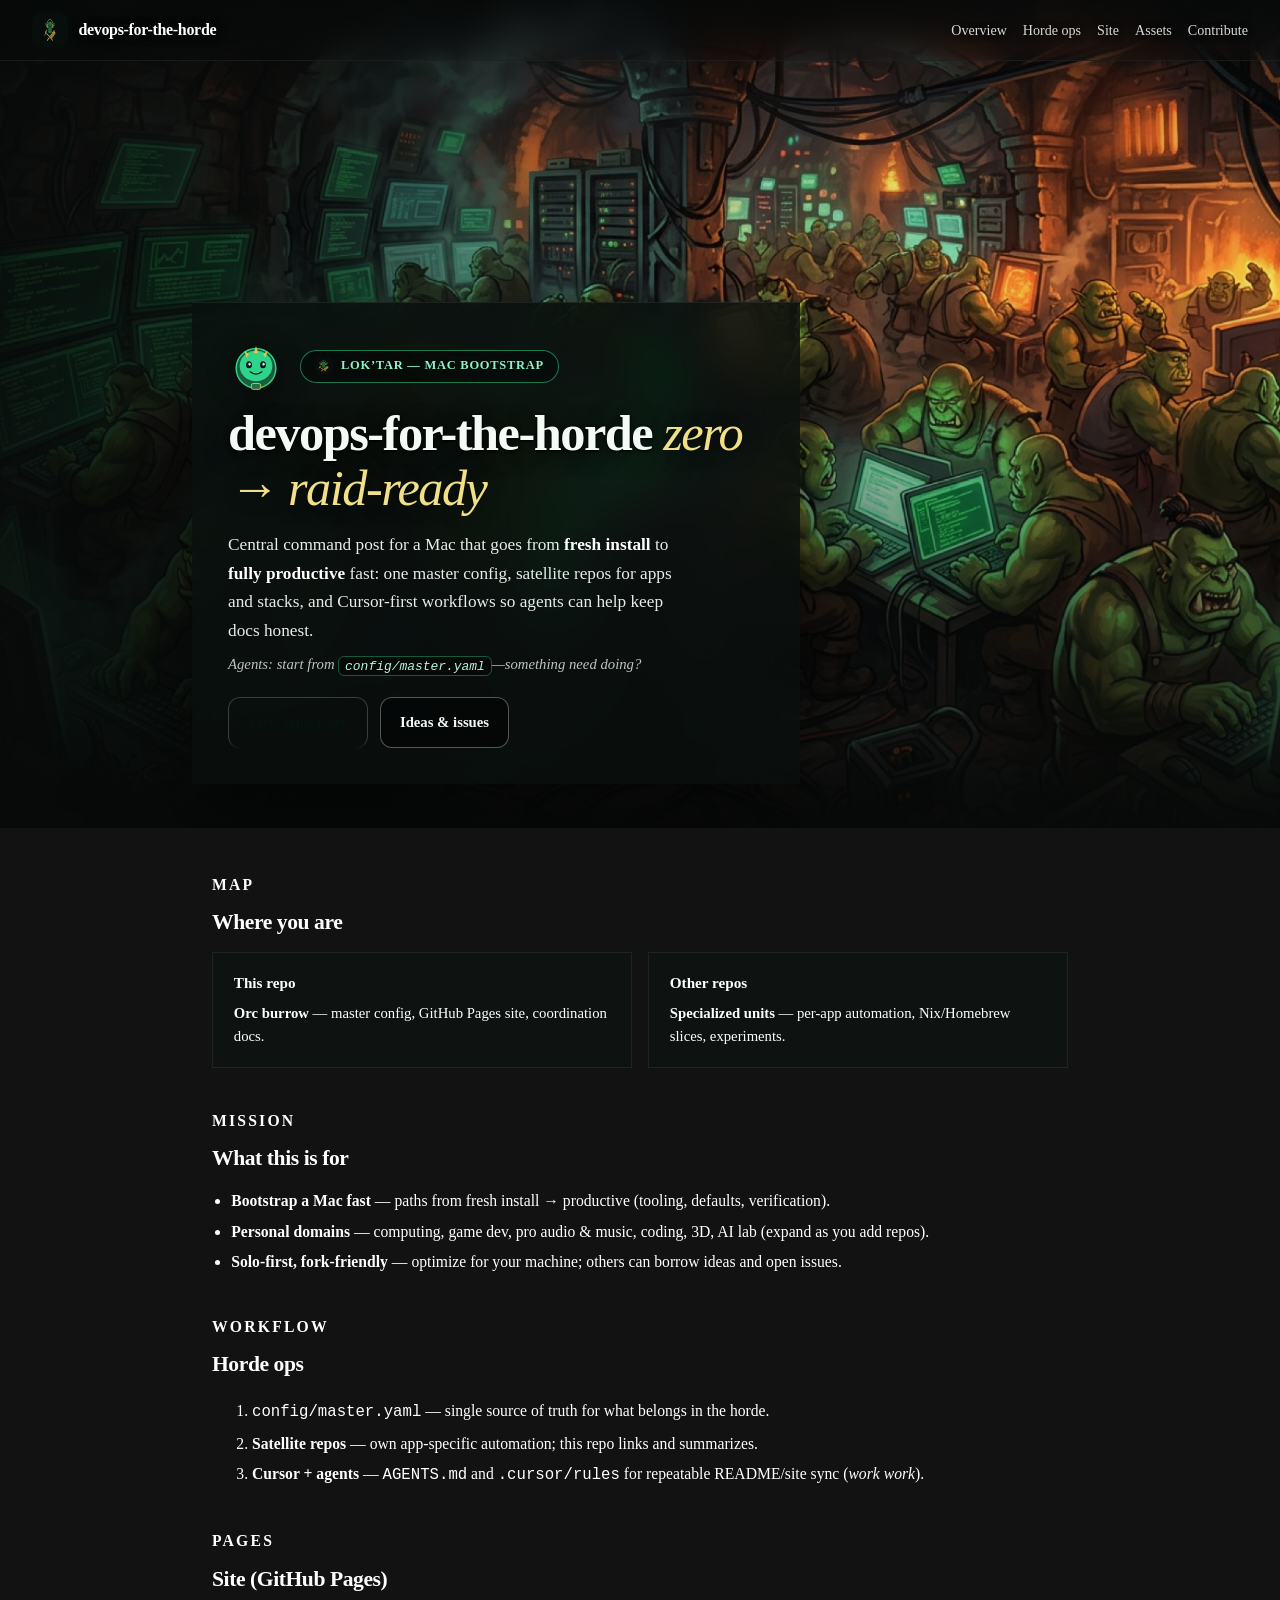
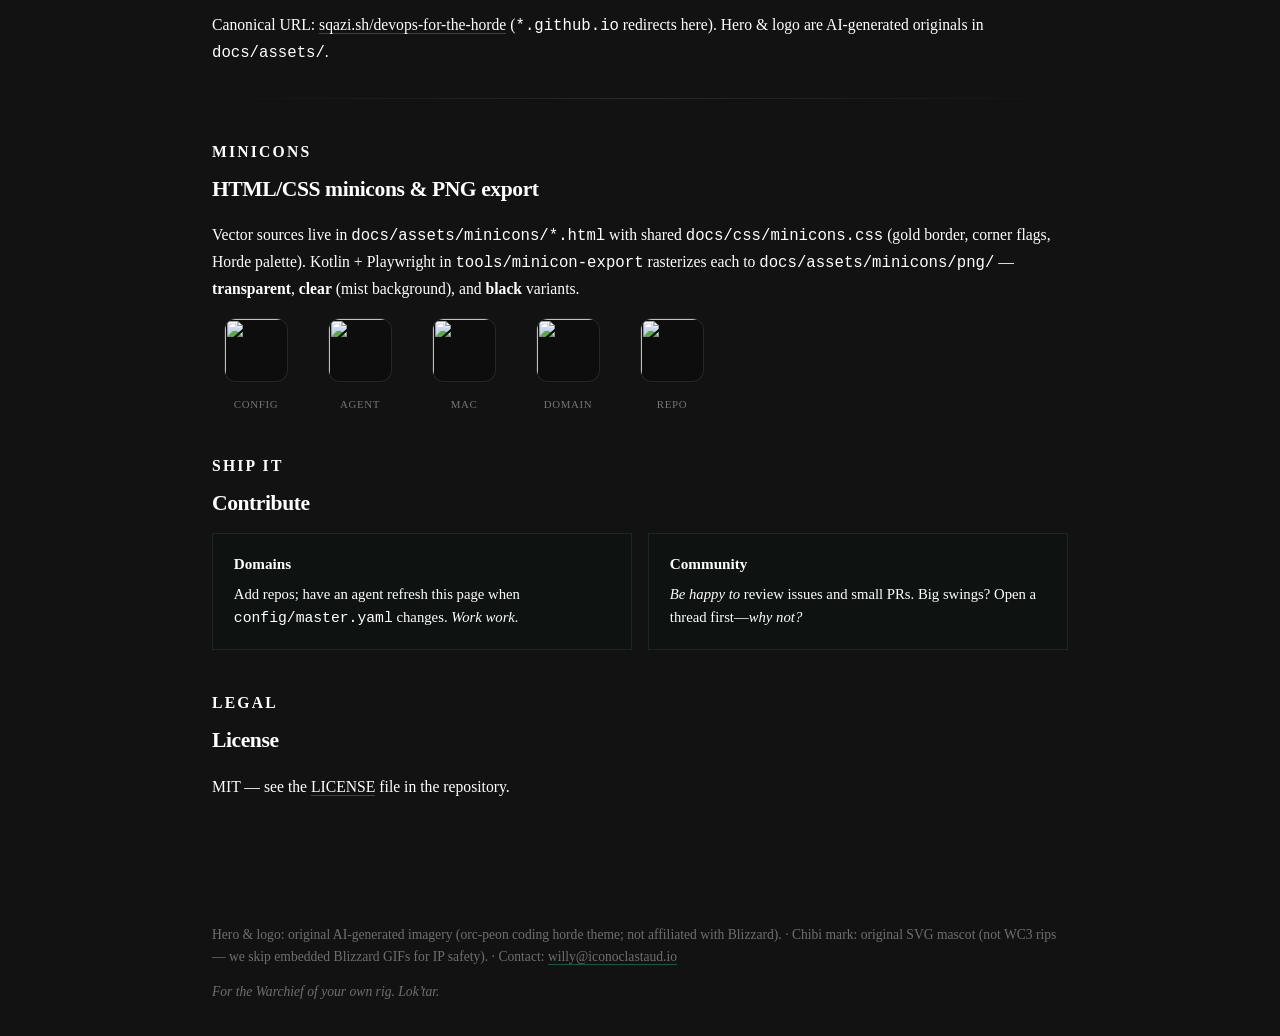
==== docs/index.html @ 37a639ad "Readability: hero contrast, glass panel, buttons, scrim; original chibi SVG Made-with: Cursor" ====
<!DOCTYPE html>
<html lang="en">
<head>
  <meta charset="utf-8" />
  <meta name="viewport" content="width=device-width, initial-scale=1" />
  <title>devops-for-the-horde</title>
  <meta name="description" content="Central Mac bootstrap hub — master config, satellite repos, Cursor-first workflows." />
  <link rel="canonical" href="https://sqazi.sh/devops-for-the-horde/" />
  <link rel="icon" type="image/png" href="assets/logo-horde.png" sizes="512x512" />
  <link rel="apple-touch-icon" href="assets/logo-horde.png" />
  <meta property="og:title" content="devops-for-the-horde" />
  <meta property="og:description" content="Central Mac bootstrap hub — master config, satellite repos, Cursor-first workflows." />
  <meta property="og:image" content="https://sqazi.sh/devops-for-the-horde/assets/hero-horde-peons.jpg" />
  <meta name="twitter:card" content="summary_large_image" />
  <link rel="preload" as="image" href="assets/hero-horde-peons.jpg" />
  <link rel="preconnect" href="https://fonts.googleapis.com" />
  <link rel="preconnect" href="https://fonts.gstatic.com" crossorigin />
  <link href="https://fonts.googleapis.com/css2?family=Inter:wght@400;500;600;700;800&family=Instrument+Serif:ital@0;1&display=swap" rel="stylesheet" />
  <link rel="stylesheet" href="css/horde.css" />
</head>
<body>
  <a class="skip-link" href="#main">Skip to content</a>

  <div class="showcase">
    <header class="site-header site-header--on-hero">
      <a class="brand" href="https://sqazi.sh/devops-for-the-horde/">
        <img src="assets/logo-horde.png" width="36" height="36" alt="" />
        devops-for-the-horde
      </a>
      <nav class="nav-links" aria-label="Page">
        <a href="#overview">Overview</a>
        <a href="#horde-ops">Horde ops</a>
        <a href="#site">Site</a>
        <a href="#assets">Assets</a>
        <a href="#contribute">Contribute</a>
      </nav>
    </header>

    <section class="hero-showcase" role="banner" aria-labelledby="hero-title">
      <div class="hero-showcase__media">
        <img
          src="assets/hero-horde-peons.jpg"
          alt="Stylized orc peon workers at glowing terminals in a crowded coding hall — original AI art for this project."
          width="1920"
          height="1071"
          loading="eager"
          fetchpriority="high"
          decoding="async"
        />
      </div>
      <div class="hero-showcase__veil" aria-hidden="true"></div>
      <div class="hero-showcase__grid" aria-hidden="true"></div>
      <div class="hero-showcase__content">
        <div class="glass panel hero-showcase__panel">
          <div class="hero-showcase__intro">
            <img
              class="hero-showcase__chibi"
              src="assets/peon-chibi.svg"
              width="56"
              height="56"
              alt=""
              decoding="async"
            />
            <div class="hero-showcase__intro-text">
              <div class="badge" title="Ready to work.">
                <img src="assets/logo-horde.png" alt="" width="18" height="18" />
                Lok’tar — Mac bootstrap
              </div>
            </div>
          </div>
          <h1 id="hero-title">devops-for-the-horde <span class="accent">zero → raid-ready</span></h1>
          <p class="lede">
            Central command post for a Mac that goes from <strong>fresh install</strong> to <strong>fully productive</strong> fast:
            one master config, satellite repos for apps and stacks, and Cursor-first workflows so agents can help keep docs honest.
          </p>
          <p class="whisper">Agents: start from <code>config/master.yaml</code>—<em>something need doing?</em></p>
          <div class="cta">
            <a class="btn btn--primary" href="https://github.com/shahzebqazi/devops-for-the-horde">View repository</a>
            <a class="btn btn--ghost" href="https://github.com/shahzebqazi/devops-for-the-horde/issues">Ideas &amp; issues</a>
          </div>
        </div>
      </div>
    </section>
  </div>

  <main id="main">
    <section class="section" id="overview" aria-labelledby="overview-heading">
      <p class="section__label">Map</p>
      <h2 id="overview-heading">Where you are</h2>
      <div class="grid-2">
        <div class="card">
          <h3>This repo</h3>
          <p><strong>Orc burrow</strong> — master config, GitHub Pages site, coordination docs.</p>
        </div>
        <div class="card">
          <h3>Other repos</h3>
          <p><strong>Specialized units</strong> — per-app automation, Nix/Homebrew slices, experiments.</p>
        </div>
      </div>
    </section>

    <section class="section" id="what-for" aria-labelledby="what-for-heading">
      <p class="section__label">Mission</p>
      <h2 id="what-for-heading">What this is for</h2>
      <ul>
        <li><strong>Bootstrap a Mac fast</strong> — paths from fresh install → productive (tooling, defaults, verification).</li>
        <li><strong>Personal domains</strong> — computing, game dev, pro audio &amp; music, coding, 3D, AI lab (expand as you add repos).</li>
        <li><strong>Solo-first, fork-friendly</strong> — optimize for your machine; others can borrow ideas and open issues.</li>
      </ul>
    </section>

    <section class="section" id="horde-ops" aria-labelledby="horde-ops-heading">
      <p class="section__label">Workflow</p>
      <h2 id="horde-ops-heading">Horde ops</h2>
      <ol>
        <li><code>config/master.yaml</code> — single source of truth for what belongs in the horde.</li>
        <li><strong>Satellite repos</strong> — own app-specific automation; this repo links and summarizes.</li>
        <li><strong>Cursor + agents</strong> — <code>AGENTS.md</code> and <code>.cursor/rules</code> for repeatable README/site sync (<em>work work</em>).</li>
      </ol>
    </section>

    <section class="section" id="site" aria-labelledby="site-heading">
      <p class="section__label">Pages</p>
      <h2 id="site-heading">Site (GitHub Pages)</h2>
      <p>
        Canonical URL: <a href="https://sqazi.sh/devops-for-the-horde/">sqazi.sh/devops-for-the-horde</a>
        (<code>*.github.io</code> redirects here). Hero &amp; logo are AI-generated originals in <code>docs/assets/</code>.
      </p>
    </section>

    <div class="divider" role="presentation"></div>

    <section class="section" id="assets" aria-labelledby="assets-heading">
      <p class="section__label">Minicons</p>
      <h2 id="assets-heading">HTML/CSS minicons &amp; PNG export</h2>
      <p>
        Vector sources live in <code>docs/assets/minicons/*.html</code> with shared <code>docs/css/minicons.css</code>
        (gold border, corner flags, Horde palette). Kotlin + Playwright in <code>tools/minicon-export</code> rasterizes each
        to <code>docs/assets/minicons/png/</code> — <strong>transparent</strong>, <strong>clear</strong> (mist background), and <strong>black</strong> variants.
      </p>
      <div class="minicon-strip" aria-hidden="true">
        <figure><img src="assets/minicons/png/config-transparent.png" alt="" width="64" height="64" loading="lazy" /><figcaption>Config</figcaption></figure>
        <figure><img src="assets/minicons/png/agent-transparent.png" alt="" width="64" height="64" loading="lazy" /><figcaption>Agent</figcaption></figure>
        <figure><img src="assets/minicons/png/mac-transparent.png" alt="" width="64" height="64" loading="lazy" /><figcaption>Mac</figcaption></figure>
        <figure><img src="assets/minicons/png/domain-transparent.png" alt="" width="64" height="64" loading="lazy" /><figcaption>Domain</figcaption></figure>
        <figure><img src="assets/minicons/png/repo-transparent.png" alt="" width="64" height="64" loading="lazy" /><figcaption>Repo</figcaption></figure>
      </div>
    </section>

    <section class="section" id="contribute" aria-labelledby="contribute-heading">
      <p class="section__label">Ship it</p>
      <h2 id="contribute-heading">Contribute</h2>
      <div class="grid-2">
        <div class="card">
          <h3>Domains</h3>
          <p>Add repos; have an agent refresh this page when <code>config/master.yaml</code> changes. <em>Work work.</em></p>
        </div>
        <div class="card">
          <h3>Community</h3>
          <p><em>Be happy to</em> review issues and small PRs. Big swings? Open a thread first—<em>why not?</em></p>
        </div>
      </div>
    </section>

    <section class="section" aria-labelledby="license-heading">
      <p class="section__label">Legal</p>
      <h2 id="license-heading">License</h2>
      <p>MIT — see the <a href="https://github.com/shahzebqazi/devops-for-the-horde/blob/main/LICENSE">LICENSE</a> file in the repository.</p>
    </section>
  </main>

  <footer class="site-footer">
    <p>
      Hero &amp; logo: original AI-generated imagery (orc-peon coding horde theme; not affiliated with Blizzard).
      · Chibi mark: original SVG mascot (not WC3 rips — we skip embedded Blizzard GIFs for IP safety).
      · Contact: <a href="mailto:willy@iconoclastaud.io">willy@iconoclastaud.io</a>
    </p>
    <p><em>For the Warchief of your own rig. Lok’tar.</em></p>
  </footer>
</body>
</html>
---- docs/css/horde.css ----
@import url("horde-tokens.css");

html {
  color-scheme: dark;
}

* {
  box-sizing: border-box;
}

body {
  margin: 0;
  min-height: 100vh;
  font-family: var(--font-sans);
  color: var(--text);
  background: var(--bg);
  line-height: 1.6;
}

a {
  color: var(--horde-bright);
  text-decoration: none;
  border-bottom: 1px solid rgba(45, 212, 138, 0.35);
}

a:hover {
  border-bottom-color: var(--horde-bright);
}

a.btn {
  border-bottom: none;
  text-decoration: none;
}

.skip-link {
  position: absolute;
  left: -999px;
  top: 0.5rem;
  padding: 0.5rem 1rem;
  background: var(--horde);
  color: var(--text);
  border-radius: 8px;
  z-index: 100;
}

.skip-link:focus {
  left: 0.5rem;
}

/* Top bar (default: below hero) */
.site-header {
  position: sticky;
  top: 0;
  z-index: 50;
  display: flex;
  align-items: center;
  justify-content: space-between;
  gap: 1rem;
  padding: 0.75rem clamp(1rem, 4vw, 2rem);
  background: rgba(7, 10, 9, 0.85);
  backdrop-filter: blur(16px);
  border-bottom: 1px solid rgba(255, 255, 255, 0.06);
}

/* Floated over full-bleed hero image */
.site-header--on-hero {
  position: absolute;
  left: 0;
  right: 0;
  top: 0;
  background: linear-gradient(
    to bottom,
    rgba(7, 10, 9, 0.78) 0%,
    rgba(7, 10, 9, 0.35) 55%,
    transparent 100%
  );
  backdrop-filter: blur(14px);
  -webkit-backdrop-filter: blur(14px);
  border-bottom: 1px solid rgba(255, 255, 255, 0.07);
}

.brand {
  display: flex;
  align-items: center;
  gap: 0.65rem;
  font-weight: 700;
  font-size: 1rem;
  letter-spacing: -0.02em;
  color: var(--text);
  text-decoration: none;
  border: none;
}

.brand:hover {
  color: var(--horde-bright);
}

.site-header--on-hero .brand {
  color: var(--text);
  text-shadow: 0 1px 14px rgba(0, 0, 0, 0.45);
}

.site-header--on-hero .nav-links a {
  color: rgba(233, 242, 237, 0.9);
  text-shadow: 0 1px 10px rgba(0, 0, 0, 0.4);
}

.site-header--on-hero .nav-links a:hover {
  color: var(--horde-bright);
}

.brand img {
  width: 36px;
  height: 36px;
  border-radius: 10px;
  border: 1px solid var(--glass-edge);
}

.nav-links {
  display: flex;
  flex-wrap: wrap;
  gap: 0.5rem 1rem;
  font-size: 0.88rem;
  font-weight: 500;
}

.nav-links a {
  border: none;
  color: var(--muted);
}

.nav-links a:hover {
  color: var(--horde-bright);
}

/* Showcase: full-bleed hero image (the art is the star) */
.showcase {
  position: relative;
}

.hero-showcase {
  position: relative;
  min-height: min(92vh, 960px);
  display: flex;
  flex-direction: column;
  justify-content: flex-end;
  overflow: hidden;
  background: var(--bg);
}

.hero-showcase__media {
  position: absolute;
  inset: 0;
  z-index: 0;
}

.hero-showcase__media img {
  width: 100%;
  height: 100%;
  object-fit: cover;
  object-position: center 28%;
  transform: scale(1.01);
}

/* Readability: stronger backing behind the text column (title + body copy) */
.hero-showcase__veil {
  position: absolute;
  inset: 0;
  z-index: 1;
  pointer-events: none;
  background:
    linear-gradient(
      180deg,
      rgba(7, 10, 9, 0.18) 0%,
      rgba(7, 10, 9, 0.04) 36%,
      rgba(7, 10, 9, 0.48) 70%,
      rgba(7, 10, 9, 0.94) 100%
    ),
    linear-gradient(
      90deg,
      rgba(7, 10, 9, 0.9) 0%,
      rgba(7, 10, 9, 0.55) min(46%, 26rem),
      rgba(7, 10, 9, 0.12) min(62%, 36rem),
      transparent min(78%, 48rem)
    );
}

/* Subtle tech grid — low contrast so it doesn’t fight the artwork */
.hero-showcase__grid {
  position: absolute;
  inset: 0;
  z-index: 1;
  pointer-events: none;
  opacity: 0.12;
  background-image:
    linear-gradient(rgba(255, 255, 255, 0.06) 1px, transparent 1px),
    linear-gradient(90deg, rgba(255, 255, 255, 0.06) 1px, transparent 1px);
  background-size: 56px 56px;
  mask-image: radial-gradient(ellipse 90% 70% at 50% 35%, black 0%, transparent 75%);
}

.hero-showcase__content {
  position: relative;
  z-index: 2;
  width: 100%;
  max-width: 960px;
  margin: 0 auto;
  padding: 5.5rem clamp(1.25rem, 4vw, 2rem) clamp(2rem, 4vw, 2.75rem);
}

.hero-showcase__panel {
  max-width: 38rem;
}

@media (max-width: 720px) {
  .hero-showcase {
    min-height: min(88vh, 820px);
  }

  .hero-showcase__media img {
    object-position: center 20%;
  }

  .hero-showcase__veil {
    background:
      linear-gradient(
        180deg,
        rgba(7, 10, 9, 0.25) 0%,
        rgba(7, 10, 9, 0.5) 100%
      );
  }

  .hero-showcase__panel {
    max-width: none;
  }
}

/* Hero copy: force high-contrast sans (avoids unreadable fallbacks) + readable buttons */
.hero-showcase {
  color: #f4fbf7;
  font-family: var(--font-sans);
  -webkit-font-smoothing: antialiased;
  -moz-osx-font-smoothing: grayscale;
}

.hero-showcase .hero-showcase__panel.glass {
  background: rgba(10, 16, 14, 0.86);
  border-color: rgba(255, 255, 255, 0.2);
  box-shadow:
    0 28px 90px rgba(0, 0, 0, 0.58),
    inset 0 1px 0 rgba(255, 255, 255, 0.07);
}

.hero-showcase__intro {
  display: flex;
  align-items: center;
  gap: 1rem;
  margin-bottom: 0.35rem;
}

.hero-showcase__intro-text {
  flex: 1;
  min-width: 0;
}

.hero-showcase__chibi {
  flex-shrink: 0;
  filter: drop-shadow(0 4px 14px rgba(0, 0, 0, 0.45));
}

.hero-showcase .badge {
  background: rgba(0, 0, 0, 0.38);
  border-color: rgba(45, 212, 138, 0.55);
  color: #8ff3c9;
}

.hero-showcase h1 {
  color: #f4fbf7;
  text-shadow:
    0 2px 24px rgba(0, 0, 0, 0.75),
    0 1px 3px rgba(0, 0, 0, 0.95);
}

.hero-showcase h1 .accent {
  color: #f2e088;
  text-shadow: 0 2px 18px rgba(0, 0, 0, 0.65);
}

.hero-showcase .lede {
  color: rgba(244, 251, 247, 0.94);
  line-height: 1.65;
}

.hero-showcase .lede strong {
  color: #fff;
  font-weight: 700;
}

.hero-showcase .whisper {
  color: rgba(233, 242, 237, 0.8);
}

.hero-showcase .whisper code {
  background: rgba(0, 0, 0, 0.4);
  padding: 0.12em 0.45em;
  border-radius: 6px;
  font-size: 0.88em;
  font-family: ui-monospace, "Cascadia Code", "Source Code Pro", Menlo, Consolas, monospace;
  color: #b8f5d9;
  border: 1px solid rgba(45, 212, 138, 0.4);
}

.hero-showcase .btn--ghost {
  color: #f4fbf7;
  background: rgba(0, 0, 0, 0.48);
  border: 1px solid rgba(255, 255, 255, 0.32);
}

.hero-showcase .btn--ghost:hover {
  background: rgba(255, 255, 255, 0.12);
  border-color: rgba(255, 255, 255, 0.45);
}

.glass {
  background: var(--glass);
  border: 1px solid var(--glass-edge);
  border-radius: var(--radius-lg);
  backdrop-filter: blur(22px) saturate(160%);
  -webkit-backdrop-filter: blur(22px) saturate(160%);
  box-shadow:
    0 24px 80px rgba(0, 0, 0, 0.45),
    inset 0 1px 0 rgba(255, 255, 255, 0.06);
}

.panel {
  padding: clamp(1.5rem, 4vw, 2.25rem);
}

.badge {
  display: inline-flex;
  align-items: center;
  gap: 0.5rem;
  padding: 0.35rem 0.85rem;
  border-radius: 999px;
  font-size: 0.78rem;
  font-weight: 600;
  letter-spacing: 0.06em;
  text-transform: uppercase;
  color: var(--horde-bright);
  border: 1px solid rgba(45, 212, 138, 0.35);
  background: rgba(31, 111, 74, 0.35);
}

.badge img {
  width: 1.15rem;
  height: 1.15rem;
  border-radius: 6px;
  object-fit: cover;
}

h1 {
  margin: 0.75rem 0 0;
  font-size: clamp(2rem, 4.5vw, 3.15rem);
  line-height: 1.08;
  font-weight: 700;
  letter-spacing: -0.03em;
}

h1 .accent {
  font-family: var(--font-display);
  font-style: italic;
  font-weight: 400;
  color: var(--gold);
}

.lede {
  margin: 1rem 0 0;
  max-width: 52ch;
  font-size: 1.08rem;
  color: var(--muted);
}

.whisper {
  margin: 0.5rem 0 0;
  font-size: 0.92rem;
  font-style: italic;
  color: rgba(233, 242, 237, 0.45);
}

.cta {
  display: flex;
  flex-wrap: wrap;
  gap: 0.75rem;
  margin-top: 1.25rem;
}

.btn {
  display: inline-flex;
  align-items: center;
  justify-content: center;
  padding: 0.8rem 1.2rem;
  border-radius: 12px;
  font-weight: 600;
  font-size: 0.92rem;
  border: 1px solid transparent;
  transition: filter 0.15s ease, border-color 0.15s ease;
}

.btn--primary {
  color: #04140e;
  background: linear-gradient(180deg, var(--horde-bright), #1f8f5c);
  border-color: rgba(255, 255, 255, 0.2);
}

.btn--primary:hover {
  filter: brightness(1.06);
}

.btn--ghost {
  color: var(--text);
  background: rgba(255, 255, 255, 0.04);
  border-color: var(--glass-edge);
}

.btn--ghost:hover {
  border-color: rgba(255, 255, 255, 0.22);
}

/* Sections (mirror README) */
main {
  max-width: 920px;
  margin: 0 auto;
  padding: 0.75rem clamp(1.25rem, 4vw, 2rem) 4rem;
}

.section {
  margin-top: 2.5rem;
}

.section:first-of-type {
  margin-top: 2rem;
}

.section__label {
  font-size: 0.72rem;
  font-weight: 700;
  letter-spacing: 0.14em;
  text-transform: uppercase;
  color: var(--gold-dim);
  margin: 0 0 0.5rem;
}

.section h2 {
  margin: 0 0 0.75rem;
  font-size: 1.35rem;
  font-weight: 600;
  letter-spacing: -0.02em;
}

.section p,
.section li {
  color: var(--muted);
  font-size: 0.98rem;
}

.section ul {
  margin: 0.5rem 0 0;
  padding-left: 1.2rem;
}

.section li {
  margin: 0.35rem 0;
}

.grid-2 {
  display: grid;
  gap: 1rem;
  grid-template-columns: repeat(auto-fit, minmax(260px, 1fr));
}

.card {
  padding: 1.15rem 1.3rem;
  border-radius: var(--radius-md);
  background: rgba(13, 20, 17, 0.65);
  border: 1px solid rgba(255, 255, 255, 0.07);
}

.card h3 {
  margin: 0 0 0.4rem;
  font-size: 0.95rem;
  font-weight: 600;
  color: var(--text);
}

.card p {
  margin: 0;
  font-size: 0.92rem;
}

/* Minicon strip */
.minicon-strip {
  display: flex;
  flex-wrap: wrap;
  gap: 1rem;
  align-items: flex-start;
  margin-top: 1rem;
}

.minicon-strip figure {
  margin: 0;
  text-align: center;
  width: 88px;
}

.minicon-strip img {
  width: 64px;
  height: 64px;
  border-radius: 12px;
  border: 1px solid rgba(255, 255, 255, 0.1);
  background: rgba(0, 0, 0, 0.25);
}

.minicon-strip figcaption {
  margin-top: 0.35rem;
  font-size: 0.68rem;
  text-transform: uppercase;
  letter-spacing: 0.06em;
  color: rgba(233, 242, 237, 0.45);
}

.divider {
  height: 1px;
  background: linear-gradient(90deg, transparent, rgba(255, 255, 255, 0.1), transparent);
  margin: 2rem 0;
}

.site-footer {
  padding: 2rem clamp(1.25rem, 4vw, 2rem);
  color: rgba(233, 242, 237, 0.42);
  font-size: 0.85rem;
  max-width: 920px;
  margin: 0 auto;
}

@media (max-width: 640px) {
  .nav-links {
    display: none;
  }
}
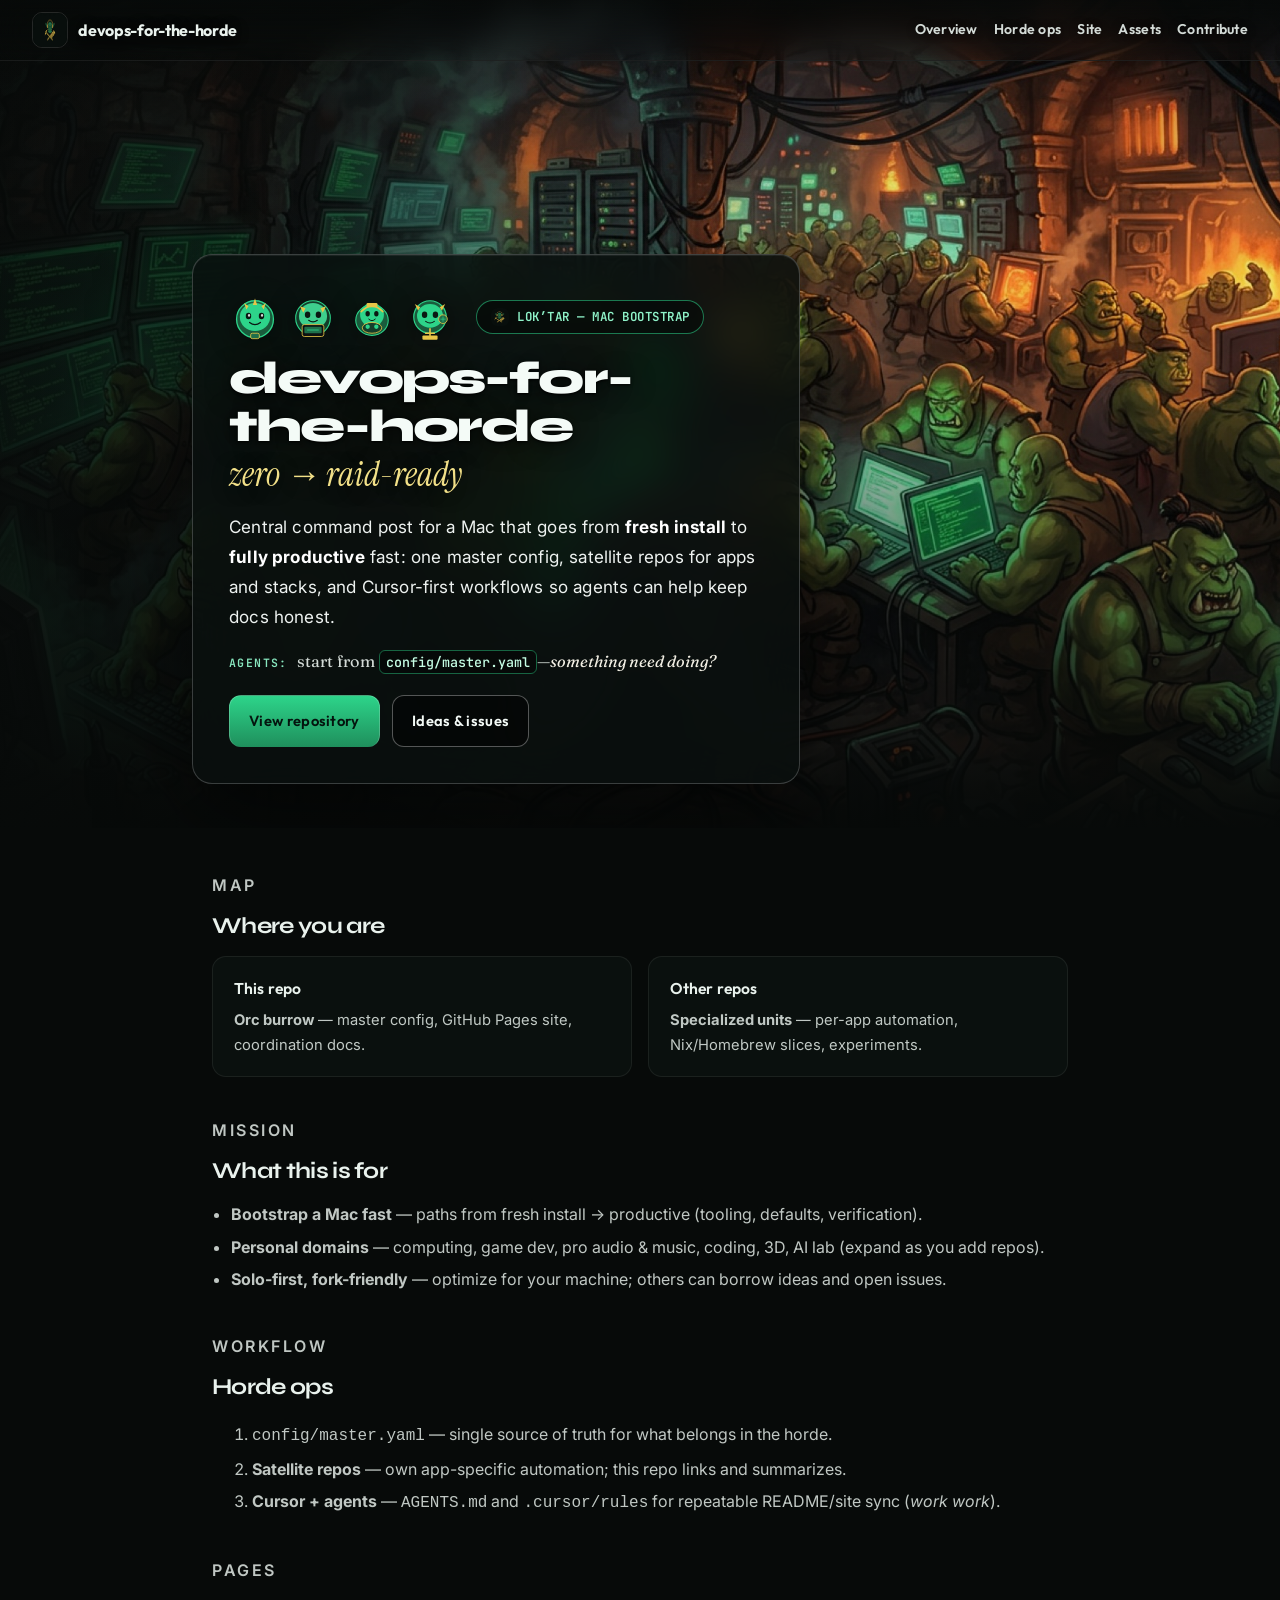
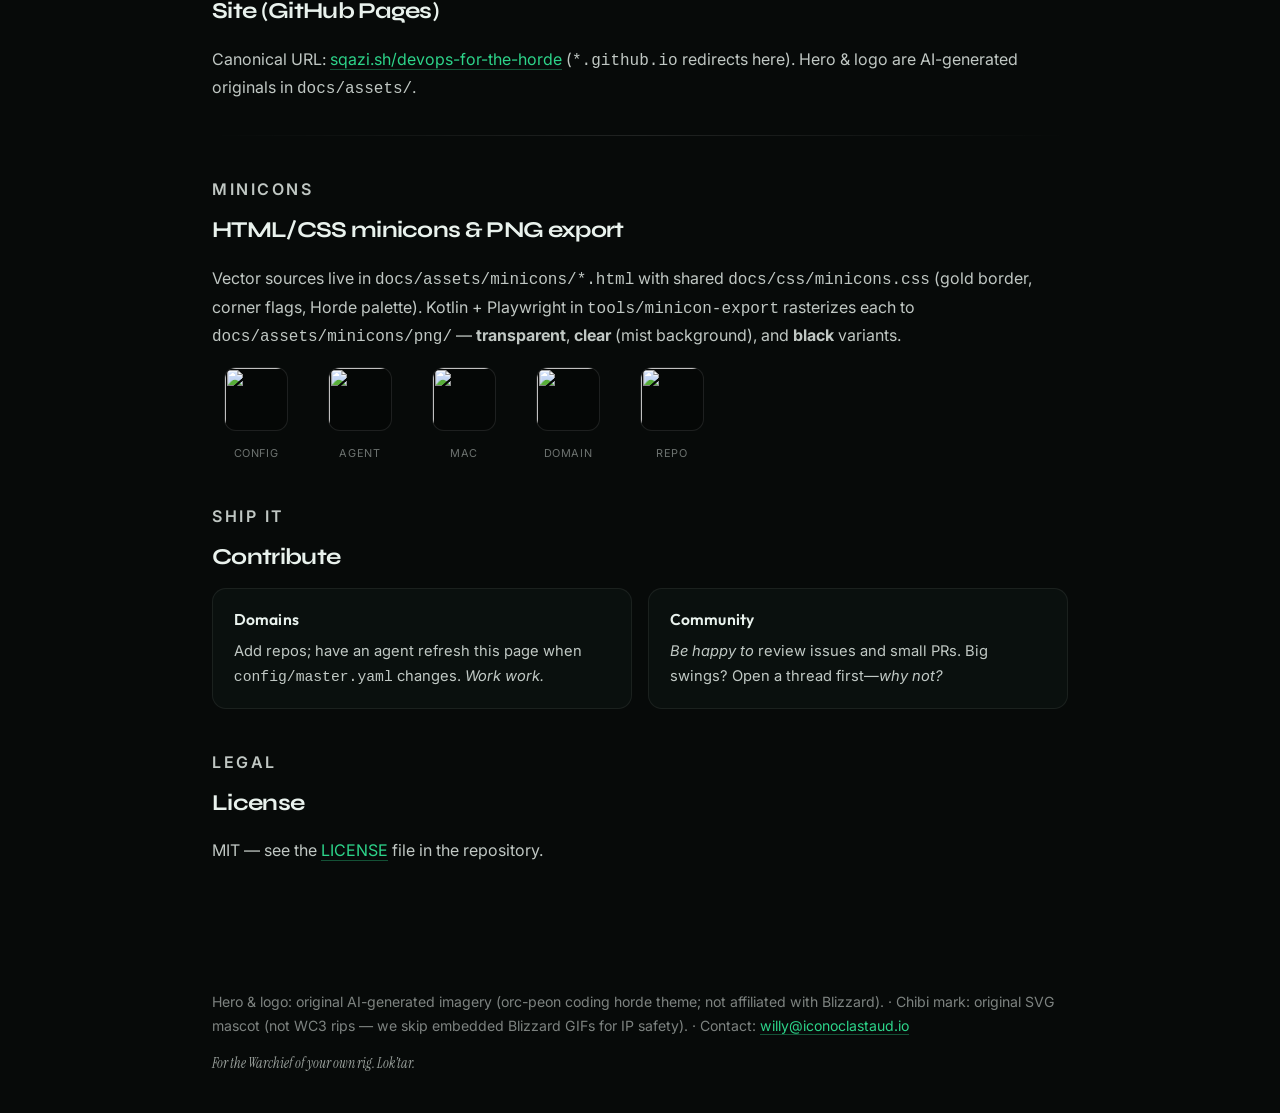
==== commit 61b75c9a: "Hero: four chibi mascots in a row; six-font stack (Syne, Inter, mono, Outfit, Fraunces, Instrument) " ====
--- a/docs/index.html
+++ b/docs/index.html
@@ -15,7 +15,10 @@
   <link rel="preload" as="image" href="assets/hero-horde-peons.jpg" />
   <link rel="preconnect" href="https://fonts.googleapis.com" />
   <link rel="preconnect" href="https://fonts.gstatic.com" crossorigin />
-  <link href="https://fonts.googleapis.com/css2?family=Inter:wght@400;500;600;700;800&family=Instrument+Serif:ital@0;1&display=swap" rel="stylesheet" />
+  <link
+    href="https://fonts.googleapis.com/css2?family=Fraunces:ital,opsz,wght@0,9..144,400;0,9..144,500;1,9..144,400&family=Instrument+Serif:ital@0;1&family=Inter:wght@400;500;600;700&family=JetBrains+Mono:wght@500;600&family=Outfit:wght@500;600;700&family=Syne:wght@600;700;800&display=swap"
+    rel="stylesheet"
+  />
   <link rel="stylesheet" href="css/horde.css" />
 </head>
 <body>
@@ -53,14 +56,12 @@
       <div class="hero-showcase__content">
         <div class="glass panel hero-showcase__panel">
           <div class="hero-showcase__intro">
-            <img
-              class="hero-showcase__chibi"
-              src="assets/peon-chibi.svg"
-              width="56"
-              height="56"
-              alt=""
-              decoding="async"
-            />
+            <div class="hero-showcase__mascots" aria-hidden="true">
+              <img class="hero-showcase__chibi" src="assets/peon-chibi.svg" width="52" height="52" alt="" decoding="async" />
+              <img class="hero-showcase__chibi" src="assets/peon-chibi-b.svg" width="52" height="52" alt="" decoding="async" />
+              <img class="hero-showcase__chibi" src="assets/peon-chibi-c.svg" width="52" height="52" alt="" decoding="async" />
+              <img class="hero-showcase__chibi" src="assets/peon-chibi-d.svg" width="52" height="52" alt="" decoding="async" />
+            </div>
             <div class="hero-showcase__intro-text">
               <div class="badge" title="Ready to work.">
                 <img src="assets/logo-horde.png" alt="" width="18" height="18" />
@@ -68,12 +69,17 @@
               </div>
             </div>
           </div>
-          <h1 id="hero-title">devops-for-the-horde <span class="accent">zero → raid-ready</span></h1>
+          <h1 id="hero-title">
+            <span class="hero-title__wordmark">devops-for-the-horde</span>
+            <span class="accent">zero → raid-ready</span>
+          </h1>
           <p class="lede">
             Central command post for a Mac that goes from <strong>fresh install</strong> to <strong>fully productive</strong> fast:
             one master config, satellite repos for apps and stacks, and Cursor-first workflows so agents can help keep docs honest.
           </p>
-          <p class="whisper">Agents: start from <code>config/master.yaml</code>—<em>something need doing?</em></p>
+          <p class="whisper">
+            <span class="whisper__label">Agents:</span> start from <code>config/master.yaml</code>—<em>something need doing?</em>
+          </p>
           <div class="cta">
             <a class="btn btn--primary" href="https://github.com/shahzebqazi/devops-for-the-horde">View repository</a>
             <a class="btn btn--ghost" href="https://github.com/shahzebqazi/devops-for-the-horde/issues">Ideas &amp; issues</a>
--- a/docs/css/horde.css
+++ b/docs/css/horde.css
@@ -11,10 +11,10 @@
 body {
   margin: 0;
   min-height: 100vh;
-  font-family: var(--font-sans);
+  font-family: var(--font-body);
   color: var(--text);
   background: var(--bg);
-  line-height: 1.6;
+  line-height: 1.65;
 }
 
 a {
@@ -83,6 +83,7 @@
   display: flex;
   align-items: center;
   gap: 0.65rem;
+  font-family: var(--font-ui);
   font-weight: 700;
   font-size: 1rem;
   letter-spacing: -0.02em;
@@ -120,8 +121,10 @@
   display: flex;
   flex-wrap: wrap;
   gap: 0.5rem 1rem;
+  font-family: var(--font-ui);
   font-size: 0.88rem;
-  font-weight: 500;
+  font-weight: 600;
+  letter-spacing: 0.02em;
 }
 
 .nav-links a {
@@ -235,10 +238,10 @@
   }
 }
 
-/* Hero copy: force high-contrast sans (avoids unreadable fallbacks) + readable buttons */
+/* Hero: Inter body + Syne title + mono badge + Fraunces whisper */
 .hero-showcase {
   color: #f4fbf7;
-  font-family: var(--font-sans);
+  font-family: var(--font-body);
   -webkit-font-smoothing: antialiased;
   -moz-osx-font-smoothing: grayscale;
 }
@@ -253,42 +256,82 @@
 
 .hero-showcase__intro {
   display: flex;
+  flex-wrap: wrap;
   align-items: center;
-  gap: 1rem;
-  margin-bottom: 0.35rem;
+  gap: 1rem 1.25rem;
+  margin-bottom: 0.75rem;
+}
+
+.hero-showcase__mascots {
+  display: flex;
+  flex-wrap: nowrap;
+  align-items: center;
+  gap: 0.4rem;
 }
 
 .hero-showcase__intro-text {
-  flex: 1;
+  flex: 1 1 12rem;
   min-width: 0;
 }
 
 .hero-showcase__chibi {
   flex-shrink: 0;
+  width: 52px;
+  height: 52px;
   filter: drop-shadow(0 4px 14px rgba(0, 0, 0, 0.45));
 }
 
 .hero-showcase .badge {
+  font-family: var(--font-mono);
+  font-weight: 600;
+  letter-spacing: 0.04em;
   background: rgba(0, 0, 0, 0.38);
   border-color: rgba(45, 212, 138, 0.55);
   color: #8ff3c9;
 }
 
 .hero-showcase h1 {
+  display: flex;
+  flex-wrap: wrap;
+  align-items: baseline;
+  gap: 0.35rem 0.75rem;
+  margin: 0.5rem 0 0;
+  font-size: unset;
+  font-weight: unset;
+  letter-spacing: normal;
+  line-height: 1.12;
   color: #f4fbf7;
   text-shadow:
     0 2px 24px rgba(0, 0, 0, 0.75),
     0 1px 3px rgba(0, 0, 0, 0.95);
 }
 
+.hero-showcase .hero-title__wordmark {
+  font-family: var(--font-headline);
+  font-weight: 800;
+  font-size: clamp(1.65rem, 4.2vw, 2.85rem);
+  letter-spacing: -0.04em;
+  line-height: 1.05;
+}
+
 .hero-showcase h1 .accent {
+  font-family: var(--font-display);
+  font-style: italic;
+  font-weight: 400;
+  font-size: clamp(1.35rem, 3.2vw, 2.15rem);
   color: #f2e088;
   text-shadow: 0 2px 18px rgba(0, 0, 0, 0.65);
 }
 
 .hero-showcase .lede {
-  color: rgba(244, 251, 247, 0.94);
-  line-height: 1.65;
+  font-family: var(--font-body);
+  font-size: 1.07rem;
+  font-weight: 400;
+  margin-top: 1.1rem;
+  color: rgba(248, 252, 250, 0.96);
+  line-height: 1.75;
+  max-width: 46rem;
+  letter-spacing: 0.01em;
 }
 
 .hero-showcase .lede strong {
@@ -297,17 +340,41 @@
 }
 
 .hero-showcase .whisper {
-  color: rgba(233, 242, 237, 0.8);
+  font-family: var(--font-whisper);
+  font-size: 1.02rem;
+  font-weight: 400;
+  font-style: normal;
+  margin-top: 1rem;
+  color: rgba(240, 248, 244, 0.88);
+  line-height: 1.65;
+  max-width: 42rem;
+}
+
+.hero-showcase .whisper em {
+  font-style: italic;
+  color: rgba(255, 252, 240, 0.95);
+}
+
+.hero-showcase .whisper__label {
+  font-family: var(--font-mono);
+  font-size: 0.72rem;
+  font-weight: 600;
+  font-style: normal;
+  letter-spacing: 0.12em;
+  text-transform: uppercase;
+  color: rgba(143, 243, 201, 0.95);
+  margin-right: 0.35rem;
 }
 
 .hero-showcase .whisper code {
+  font-family: var(--font-mono);
+  font-weight: 500;
   background: rgba(0, 0, 0, 0.4);
-  padding: 0.12em 0.45em;
+  padding: 0.15em 0.45em;
   border-radius: 6px;
-  font-size: 0.88em;
-  font-family: ui-monospace, "Cascadia Code", "Source Code Pro", Menlo, Consolas, monospace;
-  color: #b8f5d9;
-  border: 1px solid rgba(45, 212, 138, 0.4);
+  font-size: 0.82em;
+  color: #c6ffe6;
+  border: 1px solid rgba(45, 212, 138, 0.45);
 }
 
 .hero-showcase .btn--ghost {
@@ -319,6 +386,23 @@
 .hero-showcase .btn--ghost:hover {
   background: rgba(255, 255, 255, 0.12);
   border-color: rgba(255, 255, 255, 0.45);
+}
+
+.hero-showcase .btn {
+  font-family: var(--font-ui);
+  letter-spacing: 0.02em;
+}
+
+@media (max-width: 520px) {
+  .hero-showcase__mascots {
+    flex-wrap: wrap;
+    max-width: 100%;
+  }
+
+  .hero-showcase__chibi {
+    width: 46px;
+    height: 46px;
+  }
 }
 
 .glass {
@@ -395,6 +479,7 @@
 }
 
 .btn {
+  font-family: var(--font-ui);
   display: inline-flex;
   align-items: center;
   justify-content: center;
@@ -402,6 +487,7 @@
   border-radius: 12px;
   font-weight: 600;
   font-size: 0.92rem;
+  letter-spacing: 0.02em;
   border: 1px solid transparent;
   transition: filter 0.15s ease, border-color 0.15s ease;
 }
@@ -442,25 +528,30 @@
 }
 
 .section__label {
-  font-size: 0.72rem;
+  font-family: var(--font-mono);
+  font-size: 0.68rem;
+  font-weight: 600;
+  letter-spacing: 0.16em;
+  text-transform: uppercase;
+  color: rgba(232, 197, 71, 0.65);
+  margin: 0 0 0.5rem;
+}
+
+.section h2 {
+  font-family: var(--font-headline);
+  margin: 0 0 0.75rem;
+  font-size: 1.42rem;
   font-weight: 700;
-  letter-spacing: 0.14em;
-  text-transform: uppercase;
-  color: var(--gold-dim);
-  margin: 0 0 0.5rem;
-}
-
-.section h2 {
-  margin: 0 0 0.75rem;
-  font-size: 1.35rem;
-  font-weight: 600;
-  letter-spacing: -0.02em;
+  letter-spacing: -0.03em;
+  color: var(--text);
 }
 
 .section p,
 .section li {
-  color: var(--muted);
-  font-size: 0.98rem;
+  font-family: var(--font-body);
+  color: rgba(233, 242, 237, 0.82);
+  font-size: 1rem;
+  line-height: 1.68;
 }
 
 .section ul {
@@ -486,9 +577,11 @@
 }
 
 .card h3 {
+  font-family: var(--font-ui);
   margin: 0 0 0.4rem;
-  font-size: 0.95rem;
+  font-size: 0.98rem;
   font-weight: 600;
+  letter-spacing: 0.01em;
   color: var(--text);
 }
 
@@ -535,11 +628,19 @@
 }
 
 .site-footer {
+  font-family: var(--font-body);
   padding: 2rem clamp(1.25rem, 4vw, 2rem);
-  color: rgba(233, 242, 237, 0.42);
-  font-size: 0.85rem;
+  color: rgba(233, 242, 237, 0.52);
+  font-size: 0.88rem;
+  line-height: 1.65;
   max-width: 920px;
   margin: 0 auto;
+}
+
+.site-footer em {
+  font-family: var(--font-display);
+  font-style: italic;
+  color: rgba(233, 242, 237, 0.65);
 }
 
 @media (max-width: 640px) {
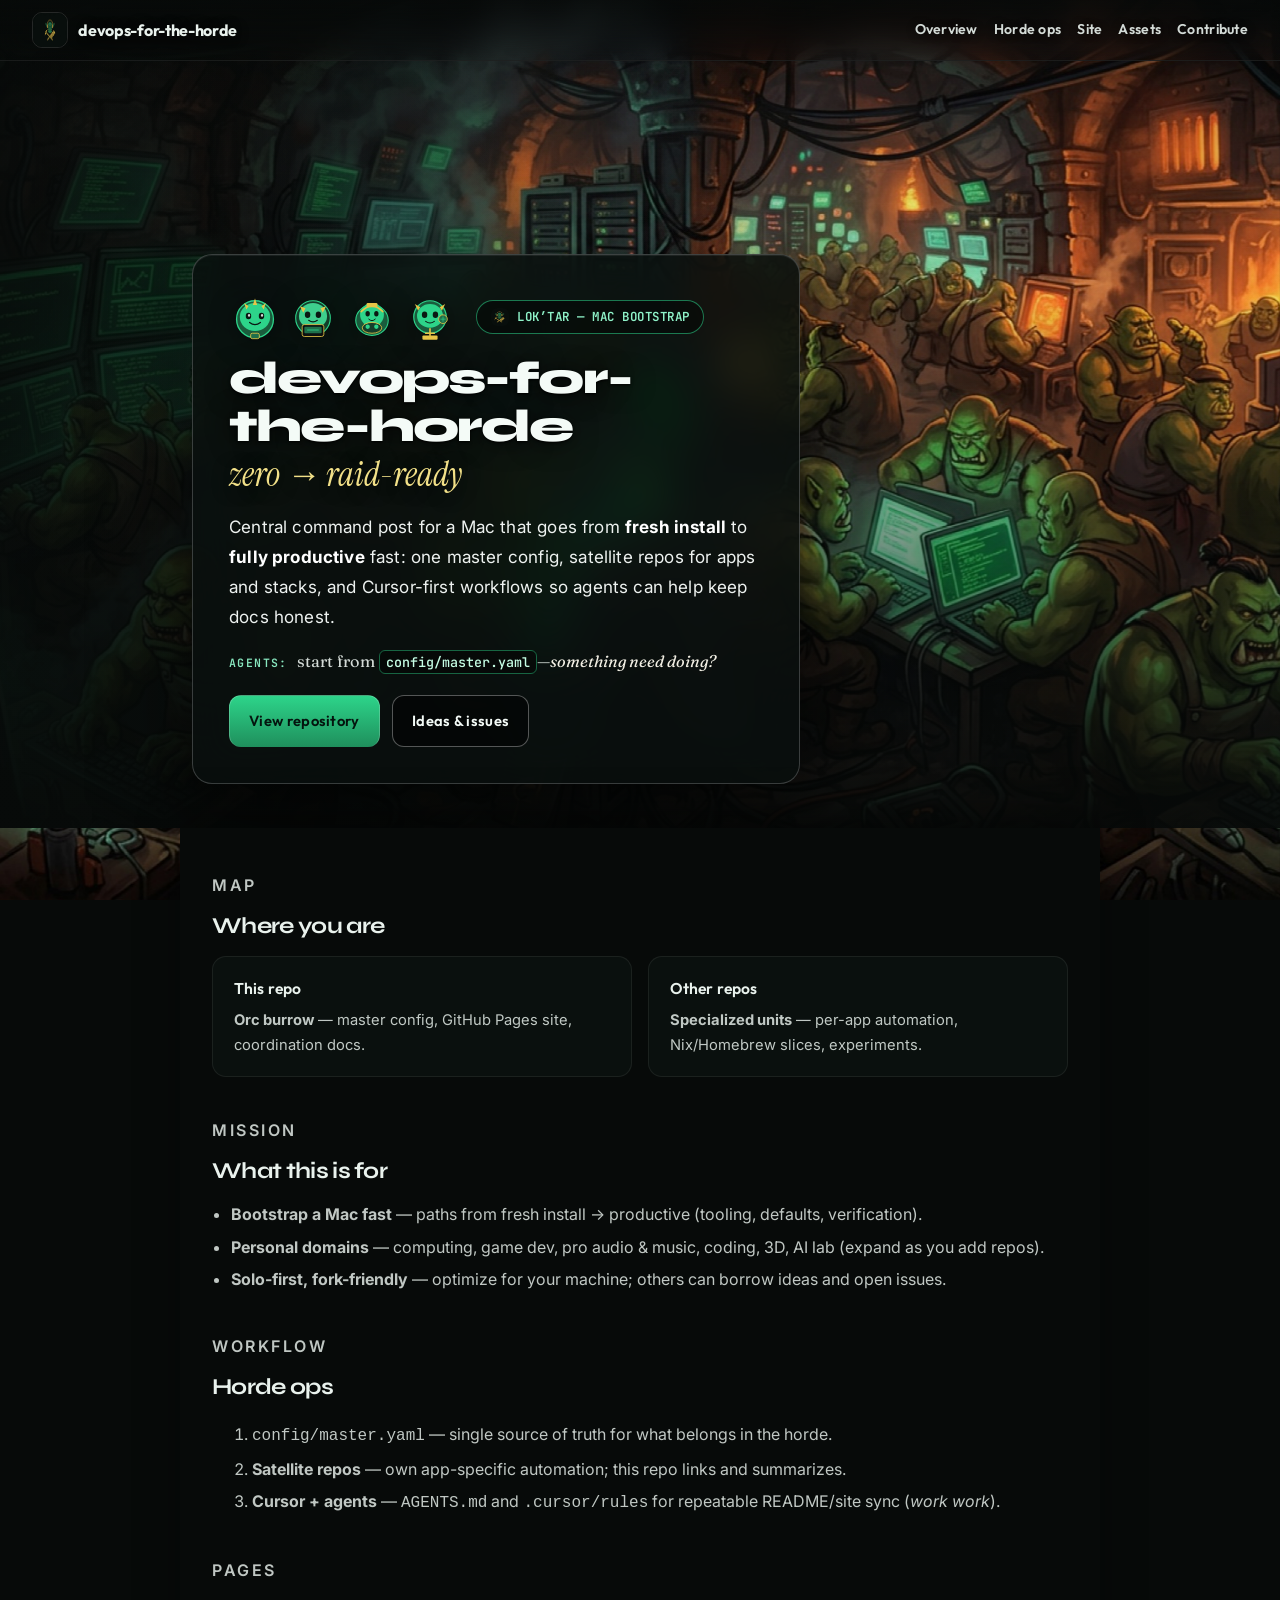
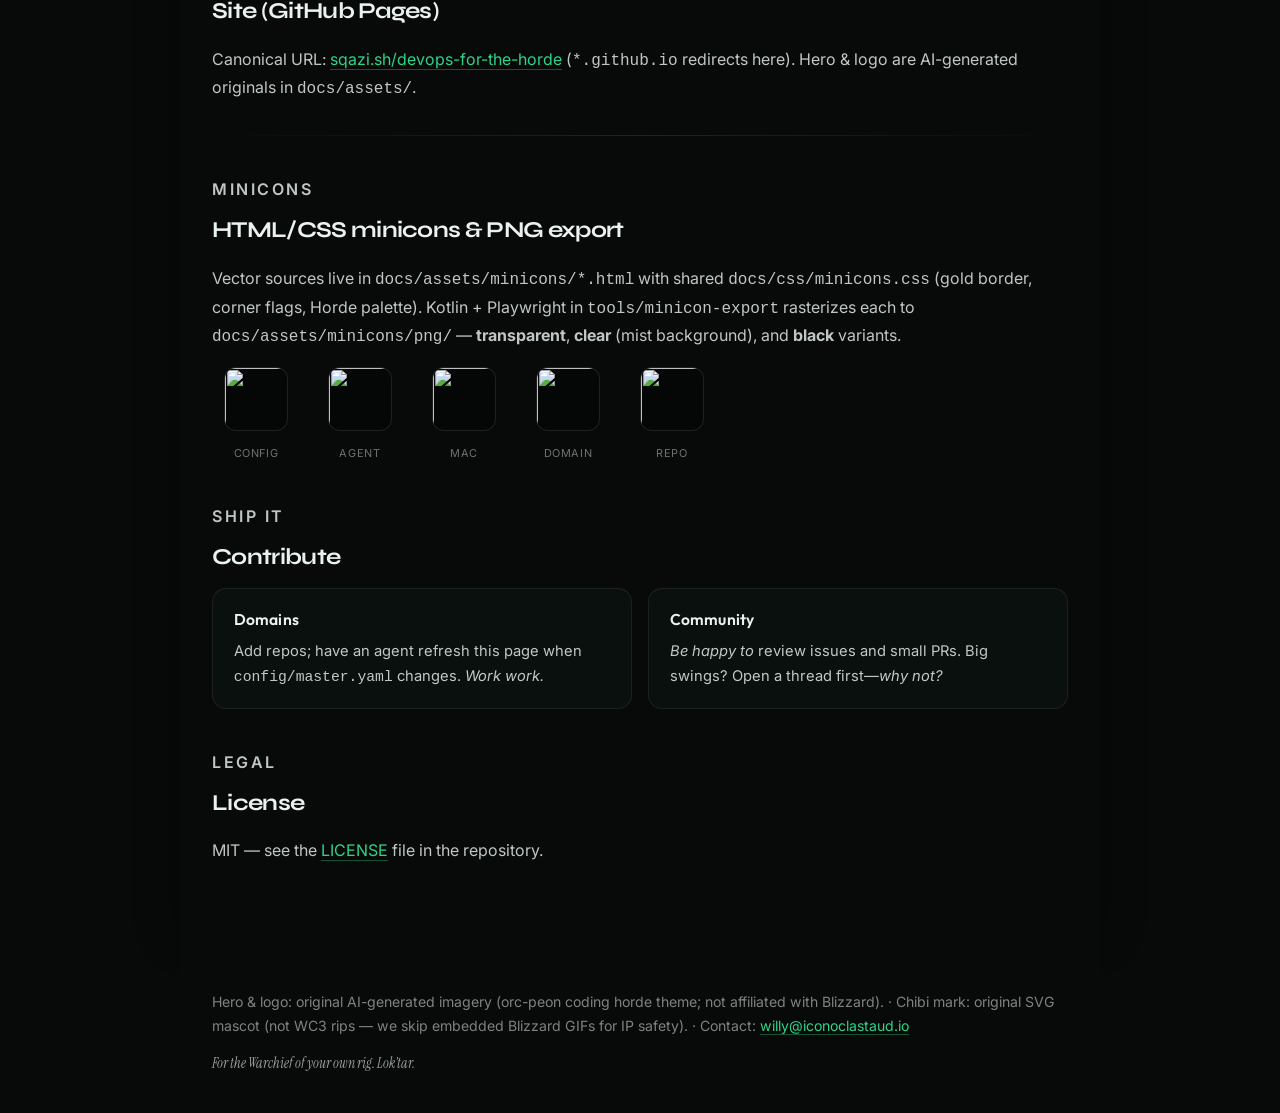
==== commit fa4b10b4: "Fixed viewport hero background; main/footer opaque over parallax layer Made-with: Cursor" ====
--- a/docs/index.html
+++ b/docs/index.html
@@ -23,6 +23,11 @@
 </head>
 <body>
   <a class="skip-link" href="#main">Skip to content</a>
+  <div
+    class="page-bg"
+    role="img"
+    aria-label="Stylized orc peon workers at glowing terminals in a crowded coding hall — original AI art for this project."
+  ></div>
 
   <div class="showcase">
     <header class="site-header site-header--on-hero">
@@ -40,17 +45,6 @@
     </header>
 
     <section class="hero-showcase" role="banner" aria-labelledby="hero-title">
-      <div class="hero-showcase__media">
-        <img
-          src="assets/hero-horde-peons.jpg"
-          alt="Stylized orc peon workers at glowing terminals in a crowded coding hall — original AI art for this project."
-          width="1920"
-          height="1071"
-          loading="eager"
-          fetchpriority="high"
-          decoding="async"
-        />
-      </div>
       <div class="hero-showcase__veil" aria-hidden="true"></div>
       <div class="hero-showcase__grid" aria-hidden="true"></div>
       <div class="hero-showcase__content">
--- a/docs/css/horde.css
+++ b/docs/css/horde.css
@@ -15,6 +15,16 @@
   color: var(--text);
   background: var(--bg);
   line-height: 1.65;
+}
+
+/* Full-viewport art layer: stays fixed while page scrolls (main/footer paint over it) */
+.page-bg {
+  position: fixed;
+  inset: 0;
+  z-index: 0;
+  background: url("../assets/hero-horde-peons.jpg") center 28% / cover no-repeat;
+  pointer-events: none;
+  transform: translateZ(0);
 }
 
 a {
@@ -136,9 +146,10 @@
   color: var(--horde-bright);
 }
 
-/* Showcase: full-bleed hero image (the art is the star) */
+/* Showcase: hero stacks above fixed .page-bg */
 .showcase {
   position: relative;
+  z-index: 1;
 }
 
 .hero-showcase {
@@ -148,21 +159,7 @@
   flex-direction: column;
   justify-content: flex-end;
   overflow: hidden;
-  background: var(--bg);
-}
-
-.hero-showcase__media {
-  position: absolute;
-  inset: 0;
-  z-index: 0;
-}
-
-.hero-showcase__media img {
-  width: 100%;
-  height: 100%;
-  object-fit: cover;
-  object-position: center 28%;
-  transform: scale(1.01);
+  background: transparent;
 }
 
 /* Readability: stronger backing behind the text column (title + body copy) */
@@ -220,8 +217,8 @@
     min-height: min(88vh, 820px);
   }
 
-  .hero-showcase__media img {
-    object-position: center 20%;
+  .page-bg {
+    background-position: center 20%;
   }
 
   .hero-showcase__veil {
@@ -512,11 +509,15 @@
   border-color: rgba(255, 255, 255, 0.22);
 }
 
-/* Sections (mirror README) */
+/* Sections (mirror README) — opaque sheet scrolls over fixed hero */
 main {
+  position: relative;
+  z-index: 1;
   max-width: 920px;
   margin: 0 auto;
   padding: 0.75rem clamp(1.25rem, 4vw, 2rem) 4rem;
+  background: var(--bg);
+  box-shadow: 0 -12px 40px rgba(0, 0, 0, 0.35);
 }
 
 .section {
@@ -628,6 +629,8 @@
 }
 
 .site-footer {
+  position: relative;
+  z-index: 1;
   font-family: var(--font-body);
   padding: 2rem clamp(1.25rem, 4vw, 2rem);
   color: rgba(233, 242, 237, 0.52);
@@ -635,6 +638,7 @@
   line-height: 1.65;
   max-width: 920px;
   margin: 0 auto;
+  background: var(--bg);
 }
 
 .site-footer em {
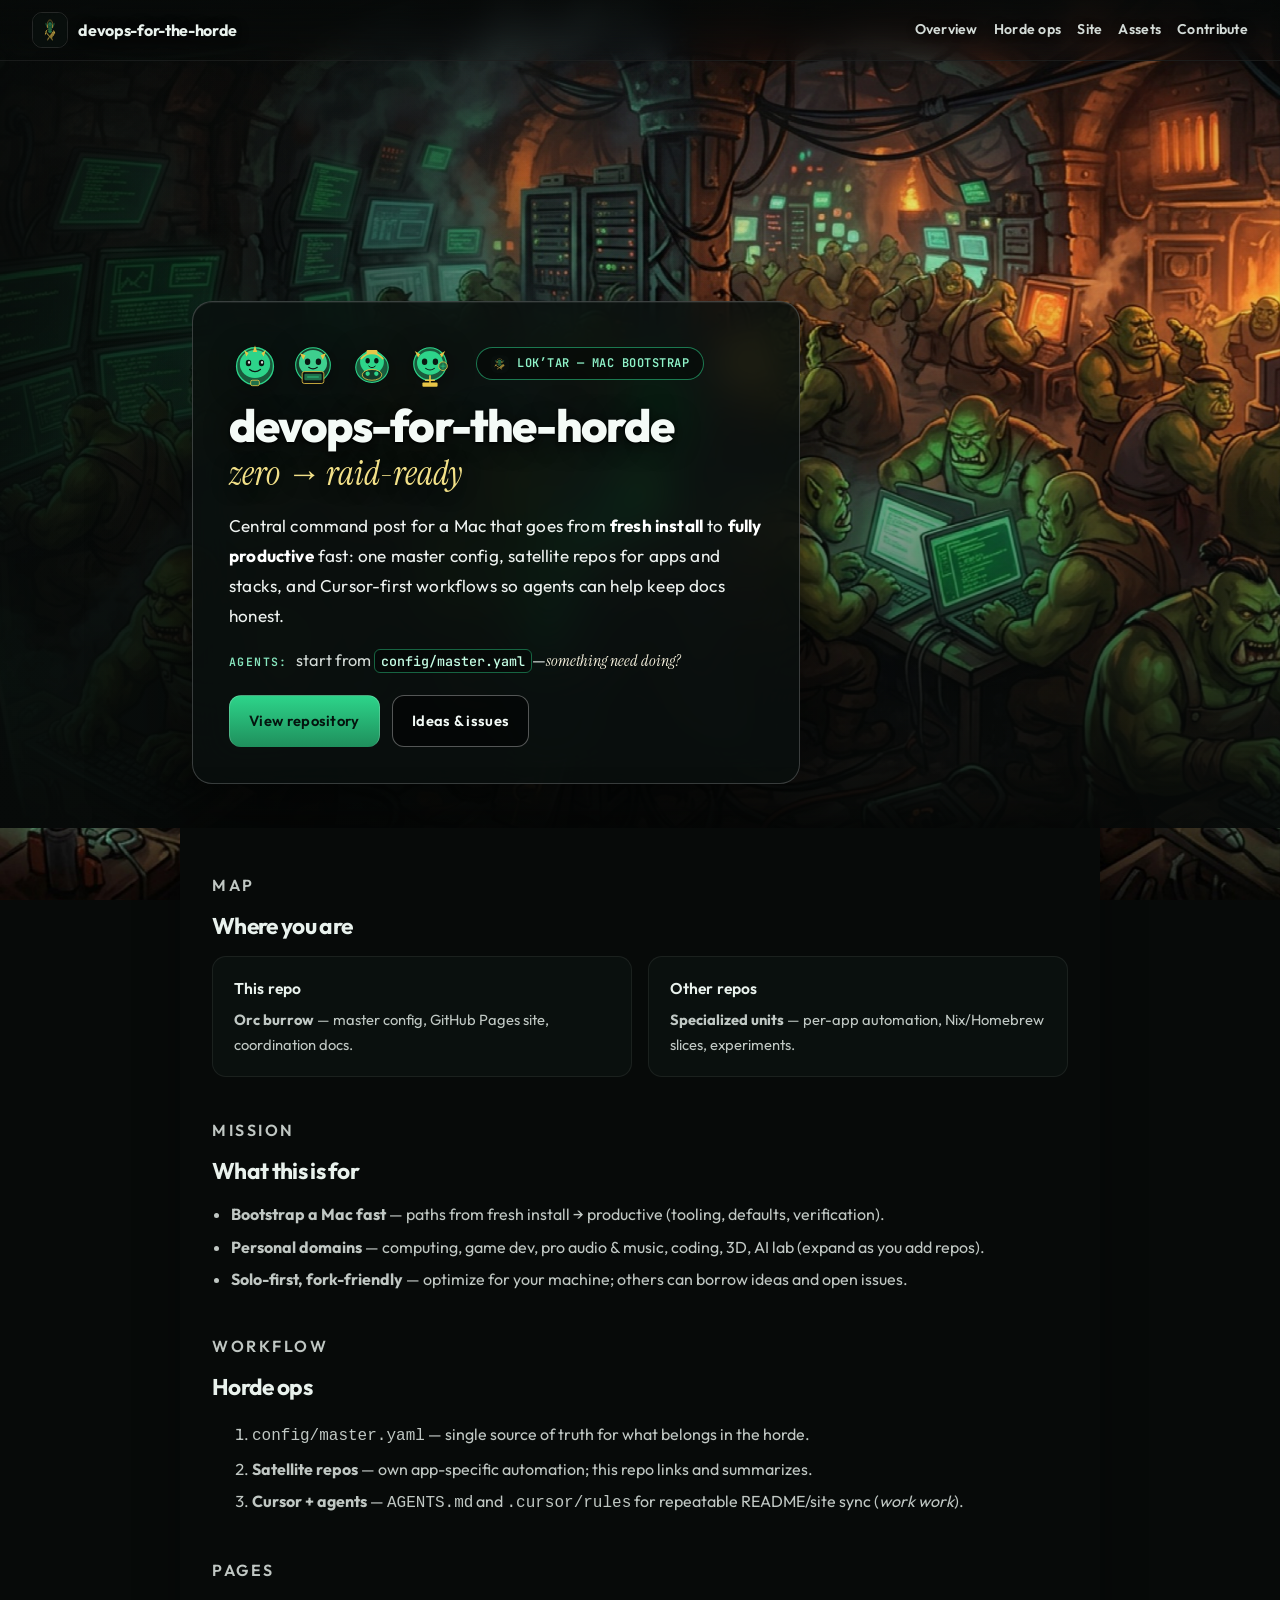
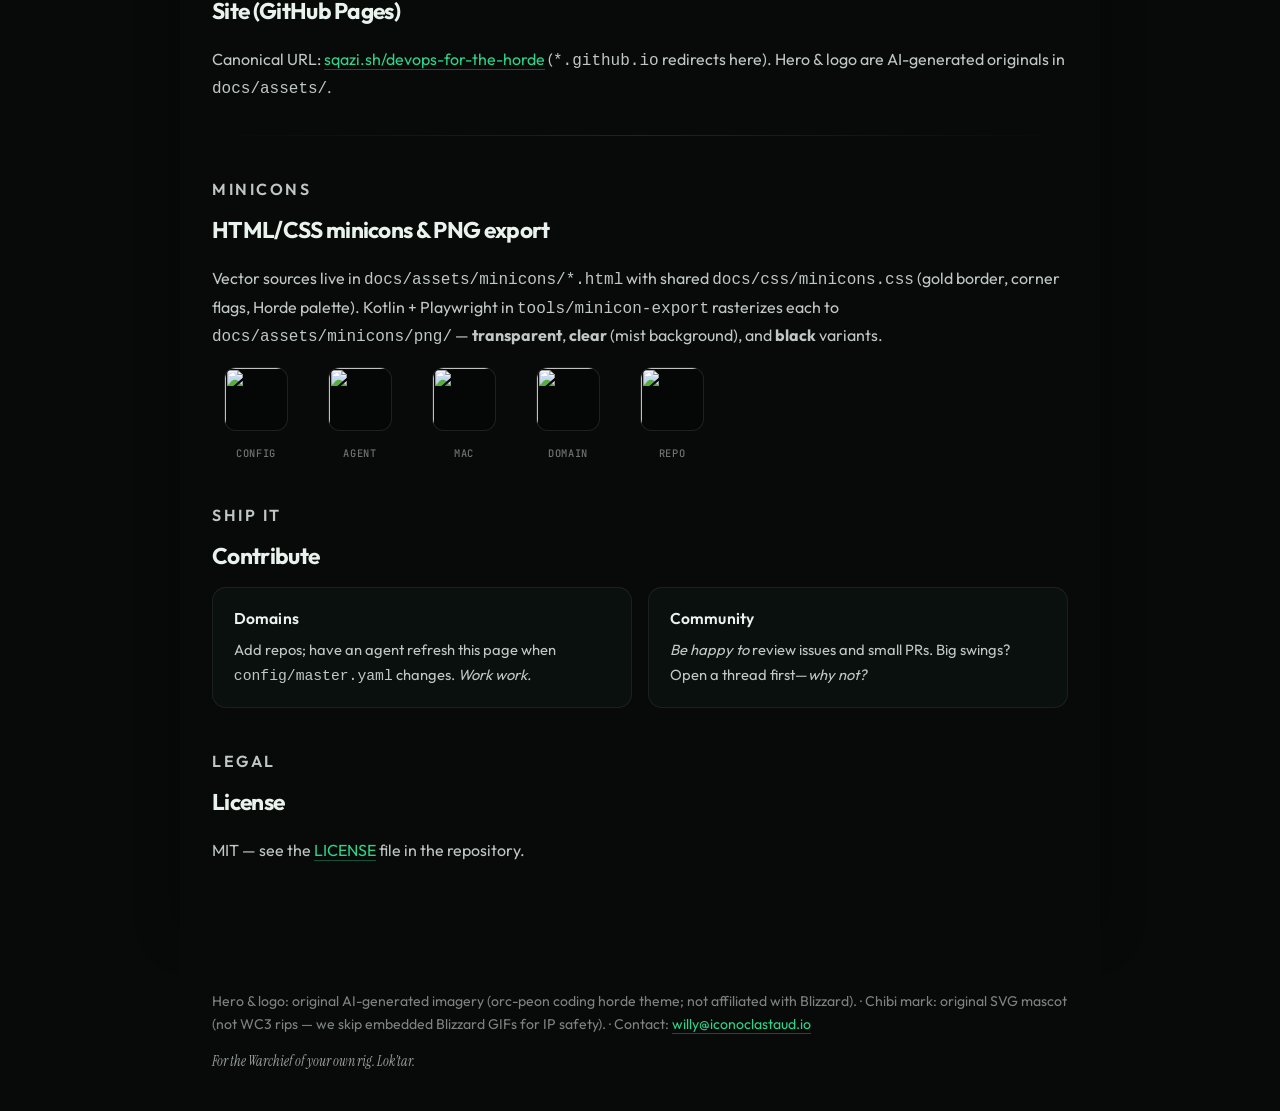
==== commit 56f42e12: "Typography: unified Horde guild theme (Outfit + Instrument Serif + JetBrains Mono) Made-with: Cursor" ====
--- a/docs/index.html
+++ b/docs/index.html
@@ -16,7 +16,7 @@
   <link rel="preconnect" href="https://fonts.googleapis.com" />
   <link rel="preconnect" href="https://fonts.gstatic.com" crossorigin />
   <link
-    href="https://fonts.googleapis.com/css2?family=Fraunces:ital,opsz,wght@0,9..144,400;0,9..144,500;1,9..144,400&family=Instrument+Serif:ital@0;1&family=Inter:wght@400;500;600;700&family=JetBrains+Mono:wght@500;600&family=Outfit:wght@500;600;700&family=Syne:wght@600;700;800&display=swap"
+    href="https://fonts.googleapis.com/css2?family=Instrument+Serif:ital@0;1&family=JetBrains+Mono:wght@500;600&family=Outfit:wght@400;500;600;700;800&display=swap"
     rel="stylesheet"
   />
   <link rel="stylesheet" href="css/horde.css" />
--- a/docs/css/horde.css
+++ b/docs/css/horde.css
@@ -11,7 +11,7 @@
 body {
   margin: 0;
   min-height: 100vh;
-  font-family: var(--font-body);
+  font-family: var(--font-sans);
   color: var(--text);
   background: var(--bg);
   line-height: 1.65;
@@ -235,10 +235,10 @@
   }
 }
 
-/* Hero: Inter body + Syne title + mono badge + Fraunces whisper */
+/* Hero: Outfit for copy; Instrument Serif only on accent + whisper em; mono for tech */
 .hero-showcase {
   color: #f4fbf7;
-  font-family: var(--font-body);
+  font-family: var(--font-sans);
   -webkit-font-smoothing: antialiased;
   -moz-osx-font-smoothing: grayscale;
 }
@@ -304,7 +304,7 @@
 }
 
 .hero-showcase .hero-title__wordmark {
-  font-family: var(--font-headline);
+  font-family: var(--font-sans);
   font-weight: 800;
   font-size: clamp(1.65rem, 4.2vw, 2.85rem);
   letter-spacing: -0.04em;
@@ -312,7 +312,7 @@
 }
 
 .hero-showcase h1 .accent {
-  font-family: var(--font-display);
+  font-family: var(--font-flair);
   font-style: italic;
   font-weight: 400;
   font-size: clamp(1.35rem, 3.2vw, 2.15rem);
@@ -321,7 +321,7 @@
 }
 
 .hero-showcase .lede {
-  font-family: var(--font-body);
+  font-family: var(--font-sans);
   font-size: 1.07rem;
   font-weight: 400;
   margin-top: 1.1rem;
@@ -337,7 +337,7 @@
 }
 
 .hero-showcase .whisper {
-  font-family: var(--font-whisper);
+  font-family: var(--font-sans);
   font-size: 1.02rem;
   font-weight: 400;
   font-style: normal;
@@ -348,8 +348,10 @@
 }
 
 .hero-showcase .whisper em {
+  font-family: var(--font-flair);
   font-style: italic;
-  color: rgba(255, 252, 240, 0.95);
+  font-weight: 400;
+  color: rgba(255, 250, 230, 0.96);
 }
 
 .hero-showcase .whisper__label {
@@ -418,12 +420,13 @@
 }
 
 .badge {
+  font-family: var(--font-mono);
   display: inline-flex;
   align-items: center;
   gap: 0.5rem;
   padding: 0.35rem 0.85rem;
   border-radius: 999px;
-  font-size: 0.78rem;
+  font-size: 0.75rem;
   font-weight: 600;
   letter-spacing: 0.06em;
   text-transform: uppercase;
@@ -448,7 +451,7 @@
 }
 
 h1 .accent {
-  font-family: var(--font-display);
+  font-family: var(--font-flair);
   font-style: italic;
   font-weight: 400;
   color: var(--gold);
@@ -539,7 +542,7 @@
 }
 
 .section h2 {
-  font-family: var(--font-headline);
+  font-family: var(--font-sans);
   margin: 0 0 0.75rem;
   font-size: 1.42rem;
   font-weight: 700;
@@ -549,7 +552,7 @@
 
 .section p,
 .section li {
-  font-family: var(--font-body);
+  font-family: var(--font-sans);
   color: rgba(233, 242, 237, 0.82);
   font-size: 1rem;
   line-height: 1.68;
@@ -615,8 +618,10 @@
 }
 
 .minicon-strip figcaption {
+  font-family: var(--font-mono);
   margin-top: 0.35rem;
-  font-size: 0.68rem;
+  font-size: 0.65rem;
+  font-weight: 500;
   text-transform: uppercase;
   letter-spacing: 0.06em;
   color: rgba(233, 242, 237, 0.45);
@@ -631,7 +636,7 @@
 .site-footer {
   position: relative;
   z-index: 1;
-  font-family: var(--font-body);
+  font-family: var(--font-sans);
   padding: 2rem clamp(1.25rem, 4vw, 2rem);
   color: rgba(233, 242, 237, 0.52);
   font-size: 0.88rem;
@@ -642,7 +647,7 @@
 }
 
 .site-footer em {
-  font-family: var(--font-display);
+  font-family: var(--font-flair);
   font-style: italic;
   color: rgba(233, 242, 237, 0.65);
 }
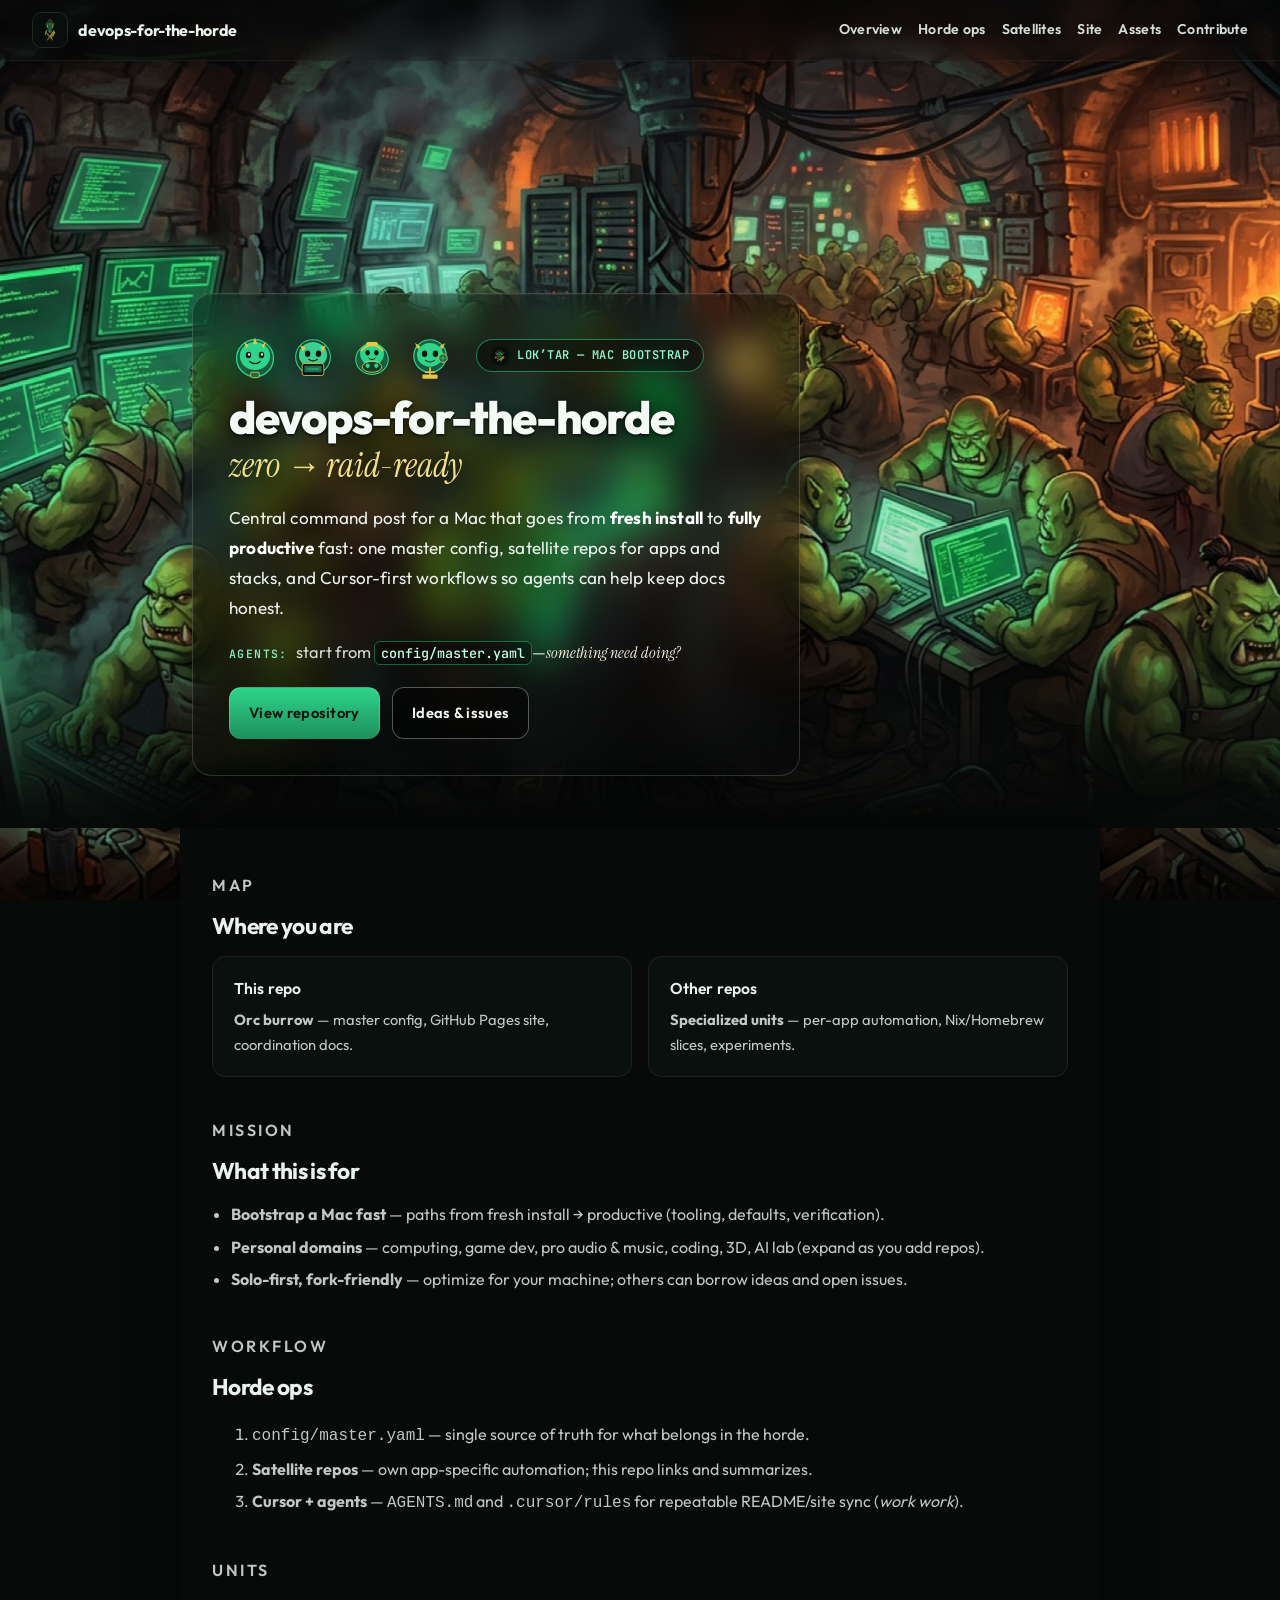
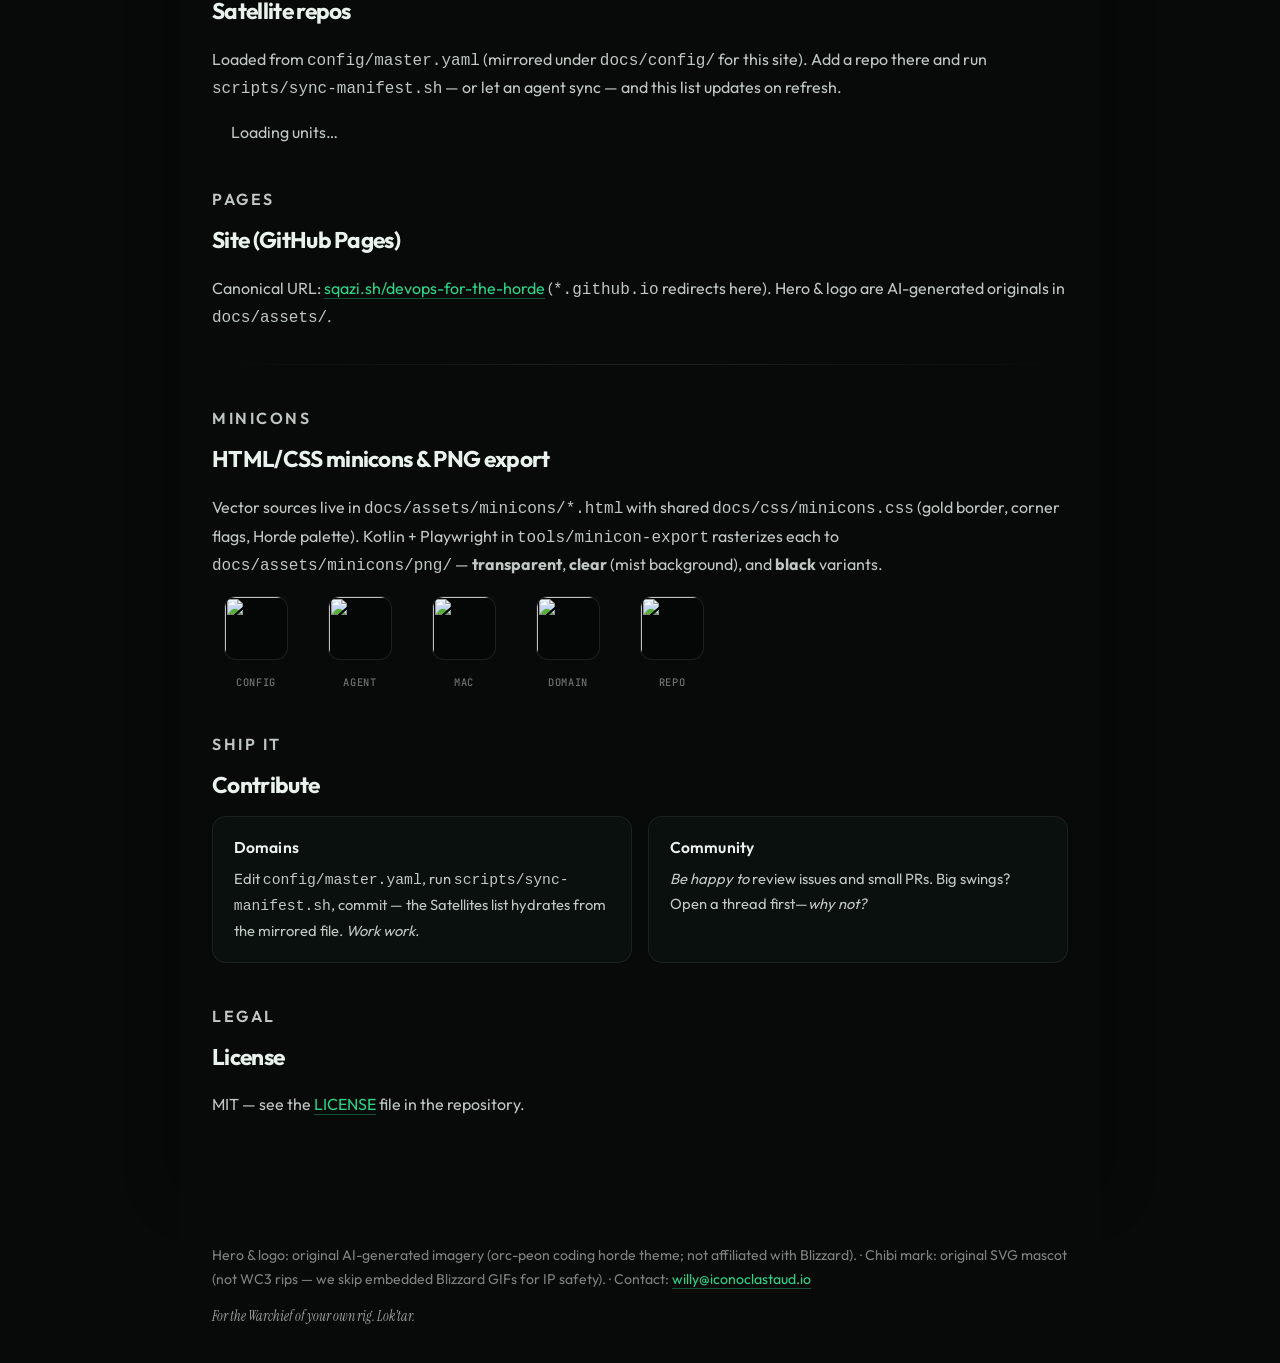
==== commit 6b1a91e5: "Satellite list from manifest (docs/config + satellites.js); hero unobscured + gradient bridge; sync-" ====
--- a/docs/index.html
+++ b/docs/index.html
@@ -38,6 +38,7 @@
       <nav class="nav-links" aria-label="Page">
         <a href="#overview">Overview</a>
         <a href="#horde-ops">Horde ops</a>
+        <a href="#satellites">Satellites</a>
         <a href="#site">Site</a>
         <a href="#assets">Assets</a>
         <a href="#contribute">Contribute</a>
@@ -46,7 +47,7 @@
 
     <section class="hero-showcase" role="banner" aria-labelledby="hero-title">
       <div class="hero-showcase__veil" aria-hidden="true"></div>
-      <div class="hero-showcase__grid" aria-hidden="true"></div>
+      <div class="hero-showcase__bridge" aria-hidden="true"></div>
       <div class="hero-showcase__content">
         <div class="glass panel hero-showcase__panel">
           <div class="hero-showcase__intro">
@@ -119,6 +120,27 @@
       </ol>
     </section>
 
+    <section class="section" id="satellites" aria-labelledby="satellites-heading">
+      <p class="section__label">Units</p>
+      <h2 id="satellites-heading">Satellite repos</h2>
+      <p>
+        Loaded from <code>config/master.yaml</code> (mirrored under <code>docs/config/</code> for this site). Add a repo there and run
+        <code>scripts/sync-manifest.sh</code> — or let an agent sync — and this list updates on refresh.
+      </p>
+      <p id="satellite-list-status" class="satellite-list__status" hidden aria-live="polite"></p>
+      <ul id="satellite-list" class="satellite-list">
+        <li class="satellite-list__loading">Loading units…</li>
+      </ul>
+      <noscript>
+        <ul>
+          <li>
+            <a href="https://github.com/shahzebqazi/main-release"><strong>main-release</strong></a>
+            — enable JavaScript for the full manifest-driven list.
+          </li>
+        </ul>
+      </noscript>
+    </section>
+
     <section class="section" id="site" aria-labelledby="site-heading">
       <p class="section__label">Pages</p>
       <h2 id="site-heading">Site (GitHub Pages)</h2>
@@ -153,7 +175,9 @@
       <div class="grid-2">
         <div class="card">
           <h3>Domains</h3>
-          <p>Add repos; have an agent refresh this page when <code>config/master.yaml</code> changes. <em>Work work.</em></p>
+          <p>
+            Edit <code>config/master.yaml</code>, run <code>scripts/sync-manifest.sh</code>, commit — the Satellites list hydrates from the mirrored file. <em>Work work.</em>
+          </p>
         </div>
         <div class="card">
           <h3>Community</h3>
@@ -169,6 +193,7 @@
     </section>
   </main>
 
+  <script type="module" src="js/satellites.js"></script>
   <footer class="site-footer">
     <p>
       Hero &amp; logo: original AI-generated imagery (orc-peon coding horde theme; not affiliated with Blizzard).
--- a/docs/css/horde.css
+++ b/docs/css/horde.css
@@ -72,7 +72,7 @@
   border-bottom: 1px solid rgba(255, 255, 255, 0.06);
 }
 
-/* Floated over full-bleed hero image */
+/* Light bar over hero art — keep the illustration visible */
 .site-header--on-hero {
   position: absolute;
   left: 0;
@@ -80,13 +80,13 @@
   top: 0;
   background: linear-gradient(
     to bottom,
-    rgba(7, 10, 9, 0.78) 0%,
-    rgba(7, 10, 9, 0.35) 55%,
+    rgba(7, 10, 9, 0.42) 0%,
+    rgba(7, 10, 9, 0.12) 65%,
     transparent 100%
   );
-  backdrop-filter: blur(14px);
-  -webkit-backdrop-filter: blur(14px);
-  border-bottom: 1px solid rgba(255, 255, 255, 0.07);
+  backdrop-filter: blur(10px);
+  -webkit-backdrop-filter: blur(10px);
+  border-bottom: 1px solid rgba(255, 255, 255, 0.06);
 }
 
 .brand {
@@ -162,50 +162,45 @@
   background: transparent;
 }
 
-/* Readability: stronger backing behind the text column (title + body copy) */
+/* Light vertical wash only — do not cover the whole illustration */
 .hero-showcase__veil {
   position: absolute;
   inset: 0;
   z-index: 1;
   pointer-events: none;
-  background:
-    linear-gradient(
-      180deg,
-      rgba(7, 10, 9, 0.18) 0%,
-      rgba(7, 10, 9, 0.04) 36%,
-      rgba(7, 10, 9, 0.48) 70%,
-      rgba(7, 10, 9, 0.94) 100%
-    ),
-    linear-gradient(
-      90deg,
-      rgba(7, 10, 9, 0.9) 0%,
-      rgba(7, 10, 9, 0.55) min(46%, 26rem),
-      rgba(7, 10, 9, 0.12) min(62%, 36rem),
-      transparent min(78%, 48rem)
-    );
-}
-
-/* Subtle tech grid — low contrast so it doesn’t fight the artwork */
-.hero-showcase__grid {
+  background: linear-gradient(
+    180deg,
+    rgba(7, 10, 9, 0.03) 0%,
+    transparent 45%,
+    rgba(7, 10, 9, 0.18) 78%,
+    rgba(7, 10, 9, 0.45) 100%
+  );
+}
+
+/* Gradient bridge: hero art → page background (main sits on solid --bg) */
+.hero-showcase__bridge {
   position: absolute;
-  inset: 0;
-  z-index: 1;
+  left: 0;
+  right: 0;
+  bottom: 0;
+  height: min(32vh, 220px);
+  z-index: 2;
   pointer-events: none;
-  opacity: 0.12;
-  background-image:
-    linear-gradient(rgba(255, 255, 255, 0.06) 1px, transparent 1px),
-    linear-gradient(90deg, rgba(255, 255, 255, 0.06) 1px, transparent 1px);
-  background-size: 56px 56px;
-  mask-image: radial-gradient(ellipse 90% 70% at 50% 35%, black 0%, transparent 75%);
+  background: linear-gradient(
+    180deg,
+    transparent 0%,
+    rgba(7, 10, 9, 0.55) 55%,
+    var(--bg) 100%
+  );
 }
 
 .hero-showcase__content {
   position: relative;
-  z-index: 2;
+  z-index: 3;
   width: 100%;
   max-width: 960px;
   margin: 0 auto;
-  padding: 5.5rem clamp(1.25rem, 4vw, 2rem) clamp(2rem, 4vw, 2.75rem);
+  padding: 5.5rem clamp(1.25rem, 4vw, 2rem) clamp(2.5rem, 5vw, 3.25rem);
 }
 
 .hero-showcase__panel {
@@ -222,12 +217,16 @@
   }
 
   .hero-showcase__veil {
-    background:
-      linear-gradient(
-        180deg,
-        rgba(7, 10, 9, 0.25) 0%,
-        rgba(7, 10, 9, 0.5) 100%
-      );
+    background: linear-gradient(
+      180deg,
+      rgba(7, 10, 9, 0.06) 0%,
+      transparent 35%,
+      rgba(7, 10, 9, 0.35) 100%
+    );
+  }
+
+  .hero-showcase__bridge {
+    height: min(38vh, 200px);
   }
 
   .hero-showcase__panel {
@@ -244,11 +243,13 @@
 }
 
 .hero-showcase .hero-showcase__panel.glass {
-  background: rgba(10, 16, 14, 0.86);
-  border-color: rgba(255, 255, 255, 0.2);
+  background: rgba(7, 10, 9, 0.38);
+  border-color: rgba(255, 255, 255, 0.16);
   box-shadow:
-    0 28px 90px rgba(0, 0, 0, 0.58),
-    inset 0 1px 0 rgba(255, 255, 255, 0.07);
+    0 20px 60px rgba(0, 0, 0, 0.35),
+    inset 0 1px 0 rgba(255, 255, 255, 0.06);
+  backdrop-filter: blur(18px) saturate(140%);
+  -webkit-backdrop-filter: blur(18px) saturate(140%);
 }
 
 .hero-showcase__intro {
@@ -520,7 +521,38 @@
   margin: 0 auto;
   padding: 0.75rem clamp(1.25rem, 4vw, 2rem) 4rem;
   background: var(--bg);
-  box-shadow: 0 -12px 40px rgba(0, 0, 0, 0.35);
+  box-shadow: 0 -8px 48px rgba(0, 0, 0, 0.4);
+}
+
+.satellite-list {
+  margin: 0.75rem 0 0;
+  padding-left: 1.2rem;
+}
+
+.satellite-list__item {
+  margin: 0.45rem 0;
+}
+
+.satellite-list__status {
+  font-family: var(--font-mono);
+  font-size: 0.72rem;
+  font-weight: 500;
+  letter-spacing: 0.04em;
+  color: rgba(233, 242, 237, 0.48);
+  margin: 0.35rem 0 0;
+}
+
+.satellite-list__loading,
+.satellite-list__empty {
+  list-style: none;
+  margin-left: -1.2rem;
+  padding-left: 0;
+  color: var(--muted);
+}
+
+.satellite-list__domains {
+  opacity: 0.88;
+  font-size: 0.95em;
 }
 
 .section {
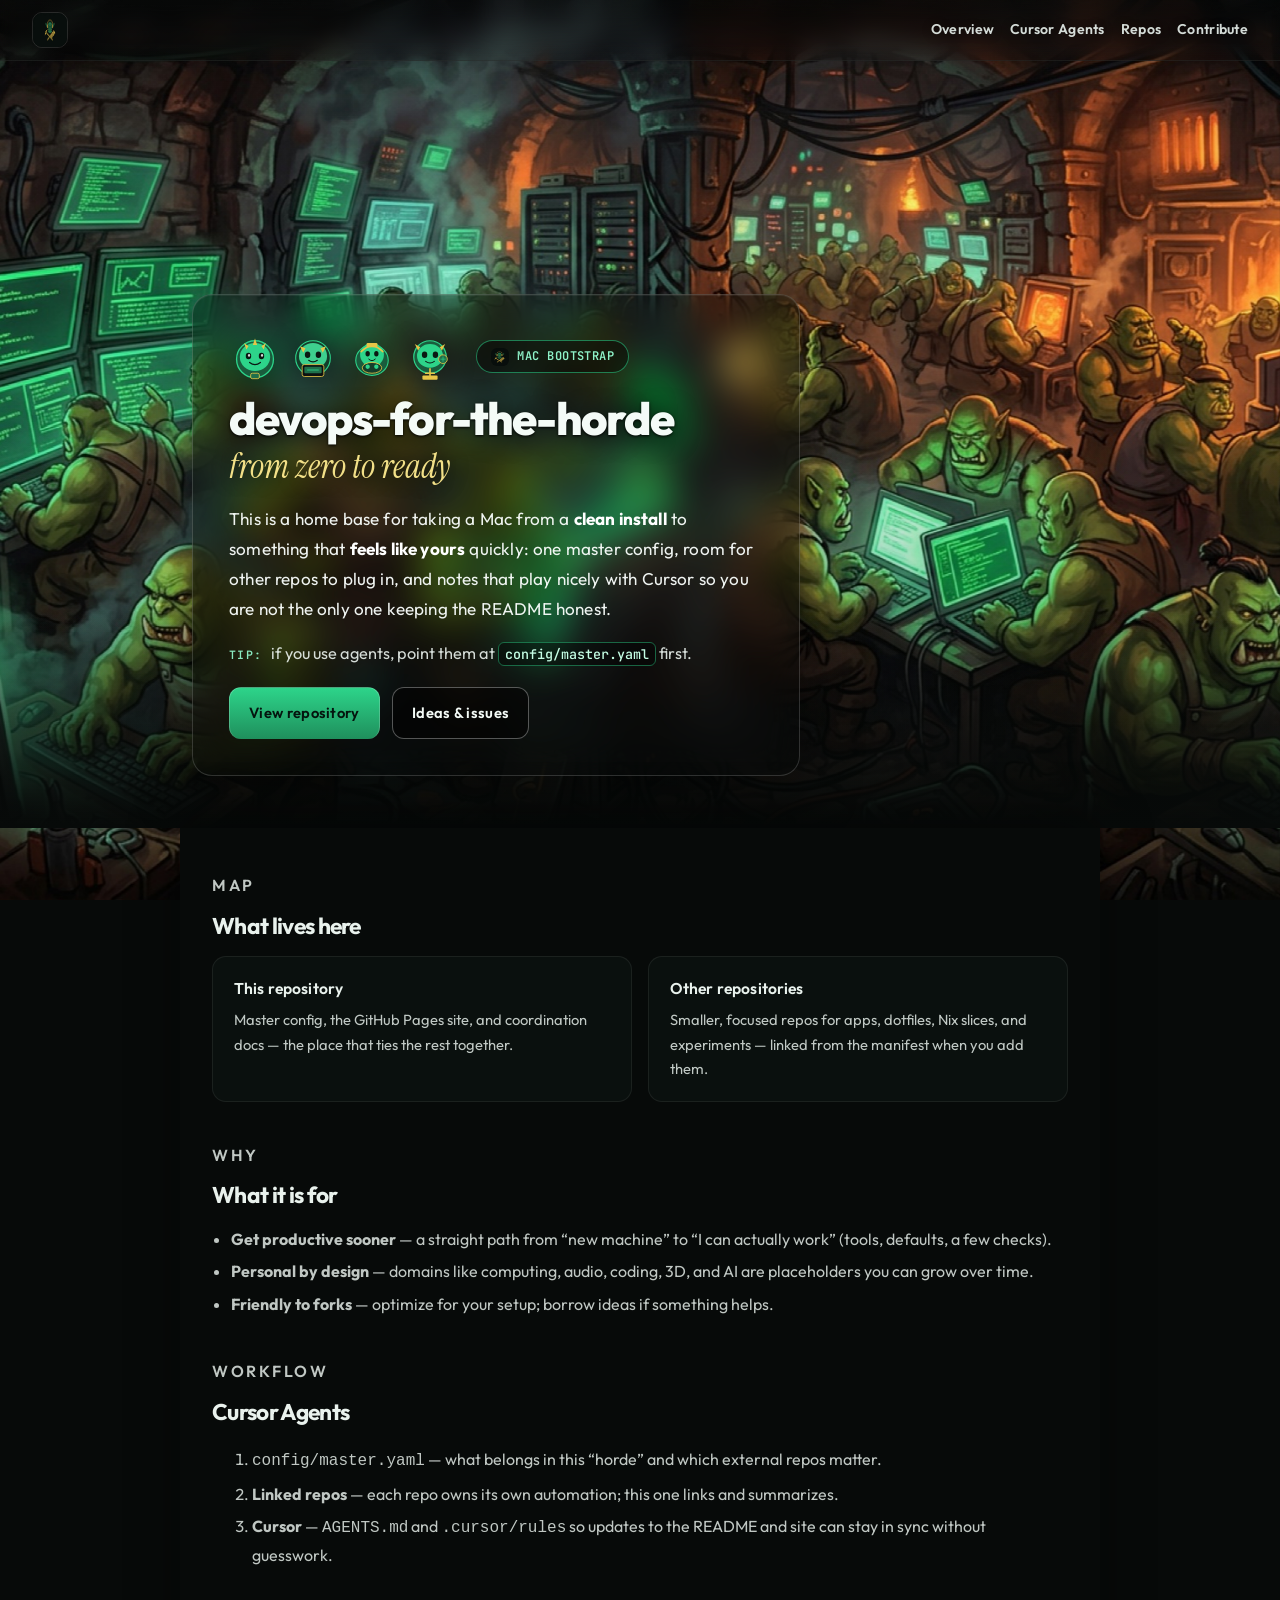
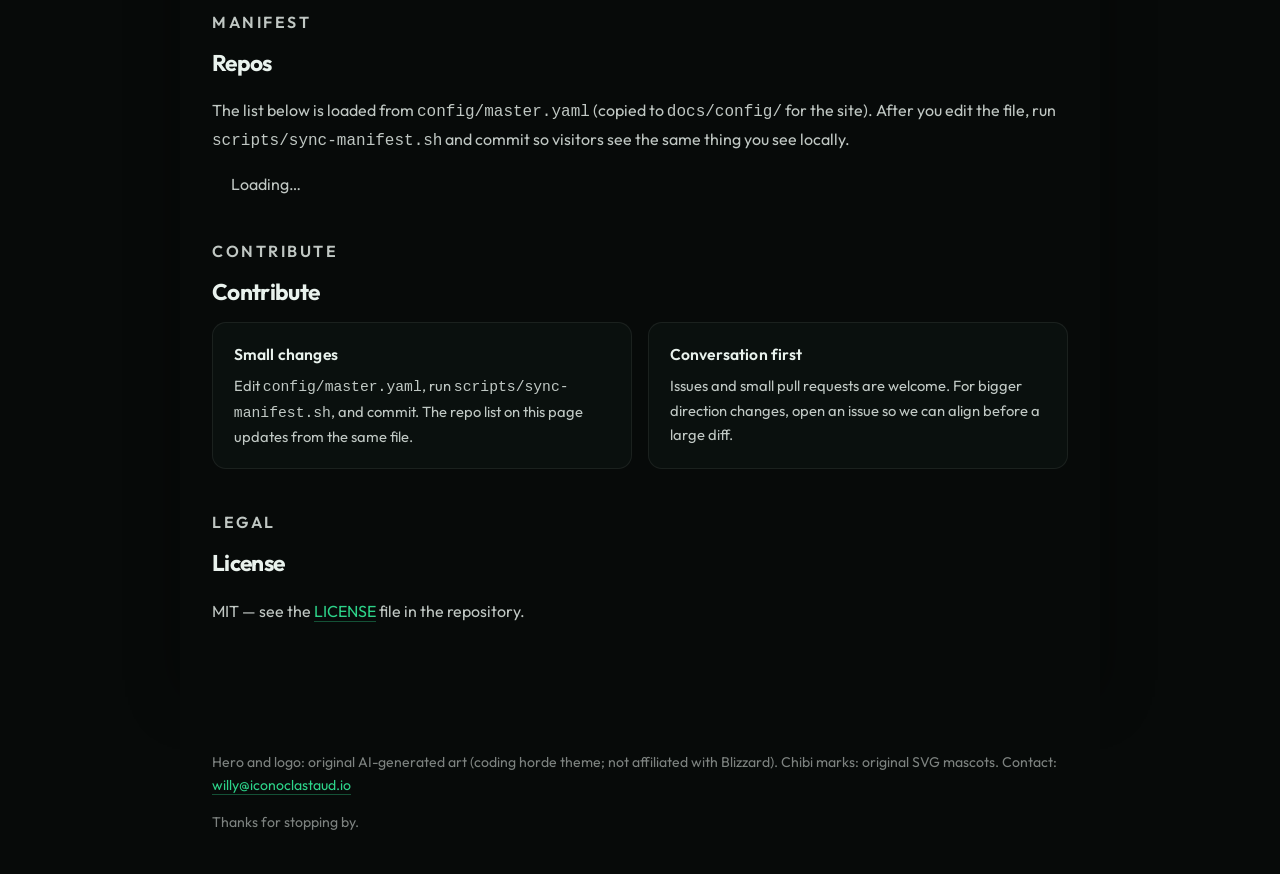
==== commit b9471e19: "Site refresh, Nix/mac-nixos-bootstrap, minicon PNGs, CI - Rework docs landing: humanized copy, Curso" ====
--- a/docs/index.html
+++ b/docs/index.html
@@ -4,12 +4,12 @@
   <meta charset="utf-8" />
   <meta name="viewport" content="width=device-width, initial-scale=1" />
   <title>devops-for-the-horde</title>
-  <meta name="description" content="Central Mac bootstrap hub — master config, satellite repos, Cursor-first workflows." />
+  <meta name="description" content="A personal Mac bootstrap hub — master config, linked repos, and Cursor-friendly docs." />
   <link rel="canonical" href="https://sqazi.sh/devops-for-the-horde/" />
   <link rel="icon" type="image/png" href="assets/logo-horde.png" sizes="512x512" />
   <link rel="apple-touch-icon" href="assets/logo-horde.png" />
   <meta property="og:title" content="devops-for-the-horde" />
-  <meta property="og:description" content="Central Mac bootstrap hub — master config, satellite repos, Cursor-first workflows." />
+  <meta property="og:description" content="A personal Mac bootstrap hub — master config, linked repos, and Cursor-friendly docs." />
   <meta property="og:image" content="https://sqazi.sh/devops-for-the-horde/assets/hero-horde-peons.jpg" />
   <meta name="twitter:card" content="summary_large_image" />
   <link rel="preload" as="image" href="assets/hero-horde-peons.jpg" />
@@ -33,14 +33,12 @@
     <header class="site-header site-header--on-hero">
       <a class="brand" href="https://sqazi.sh/devops-for-the-horde/">
         <img src="assets/logo-horde.png" width="36" height="36" alt="" />
-        devops-for-the-horde
+        <span class="visually-hidden">Home</span>
       </a>
       <nav class="nav-links" aria-label="Page">
         <a href="#overview">Overview</a>
-        <a href="#horde-ops">Horde ops</a>
-        <a href="#satellites">Satellites</a>
-        <a href="#site">Site</a>
-        <a href="#assets">Assets</a>
+        <a href="#cursor-agents">Cursor Agents</a>
+        <a href="#repos">Repos</a>
         <a href="#contribute">Contribute</a>
       </nav>
     </header>
@@ -58,22 +56,22 @@
               <img class="hero-showcase__chibi" src="assets/peon-chibi-d.svg" width="52" height="52" alt="" decoding="async" />
             </div>
             <div class="hero-showcase__intro-text">
-              <div class="badge" title="Ready to work.">
+              <div class="badge" title="Mac setup, documented.">
                 <img src="assets/logo-horde.png" alt="" width="18" height="18" />
-                Lok’tar — Mac bootstrap
+                Mac bootstrap
               </div>
             </div>
           </div>
           <h1 id="hero-title">
             <span class="hero-title__wordmark">devops-for-the-horde</span>
-            <span class="accent">zero → raid-ready</span>
+            <span class="accent">from zero to ready</span>
           </h1>
           <p class="lede">
-            Central command post for a Mac that goes from <strong>fresh install</strong> to <strong>fully productive</strong> fast:
-            one master config, satellite repos for apps and stacks, and Cursor-first workflows so agents can help keep docs honest.
+            This is a home base for taking a Mac from a <strong>clean install</strong> to something that <strong>feels like yours</strong> quickly:
+            one master config, room for other repos to plug in, and notes that play nicely with Cursor so you are not the only one keeping the README honest.
           </p>
           <p class="whisper">
-            <span class="whisper__label">Agents:</span> start from <code>config/master.yaml</code>—<em>something need doing?</em>
+            <span class="whisper__label">Tip:</span> if you use agents, point them at <code>config/master.yaml</code> first.
           </p>
           <div class="cta">
             <a class="btn btn--primary" href="https://github.com/shahzebqazi/devops-for-the-horde">View repository</a>
@@ -87,101 +85,70 @@
   <main id="main">
     <section class="section" id="overview" aria-labelledby="overview-heading">
       <p class="section__label">Map</p>
-      <h2 id="overview-heading">Where you are</h2>
+      <h2 id="overview-heading">What lives here</h2>
       <div class="grid-2">
         <div class="card">
-          <h3>This repo</h3>
-          <p><strong>Orc burrow</strong> — master config, GitHub Pages site, coordination docs.</p>
+          <h3>This repository</h3>
+          <p>Master config, the GitHub Pages site, and coordination docs — the place that ties the rest together.</p>
         </div>
         <div class="card">
-          <h3>Other repos</h3>
-          <p><strong>Specialized units</strong> — per-app automation, Nix/Homebrew slices, experiments.</p>
+          <h3>Other repositories</h3>
+          <p>Smaller, focused repos for apps, dotfiles, Nix slices, and experiments — linked from the manifest when you add them.</p>
         </div>
       </div>
     </section>
 
     <section class="section" id="what-for" aria-labelledby="what-for-heading">
-      <p class="section__label">Mission</p>
-      <h2 id="what-for-heading">What this is for</h2>
+      <p class="section__label">Why</p>
+      <h2 id="what-for-heading">What it is for</h2>
       <ul>
-        <li><strong>Bootstrap a Mac fast</strong> — paths from fresh install → productive (tooling, defaults, verification).</li>
-        <li><strong>Personal domains</strong> — computing, game dev, pro audio &amp; music, coding, 3D, AI lab (expand as you add repos).</li>
-        <li><strong>Solo-first, fork-friendly</strong> — optimize for your machine; others can borrow ideas and open issues.</li>
+        <li><strong>Get productive sooner</strong> — a straight path from “new machine” to “I can actually work” (tools, defaults, a few checks).</li>
+        <li><strong>Personal by design</strong> — domains like computing, audio, coding, 3D, and AI are placeholders you can grow over time.</li>
+        <li><strong>Friendly to forks</strong> — optimize for your setup; borrow ideas if something helps.</li>
       </ul>
     </section>
 
-    <section class="section" id="horde-ops" aria-labelledby="horde-ops-heading">
+    <section class="section" id="cursor-agents" aria-labelledby="cursor-agents-heading">
       <p class="section__label">Workflow</p>
-      <h2 id="horde-ops-heading">Horde ops</h2>
+      <h2 id="cursor-agents-heading">Cursor Agents</h2>
       <ol>
-        <li><code>config/master.yaml</code> — single source of truth for what belongs in the horde.</li>
-        <li><strong>Satellite repos</strong> — own app-specific automation; this repo links and summarizes.</li>
-        <li><strong>Cursor + agents</strong> — <code>AGENTS.md</code> and <code>.cursor/rules</code> for repeatable README/site sync (<em>work work</em>).</li>
+        <li><code>config/master.yaml</code> — what belongs in this “horde” and which external repos matter.</li>
+        <li><strong>Linked repos</strong> — each repo owns its own automation; this one links and summarizes.</li>
+        <li><strong>Cursor</strong> — <code>AGENTS.md</code> and <code>.cursor/rules</code> so updates to the README and site can stay in sync without guesswork.</li>
       </ol>
     </section>
 
-    <section class="section" id="satellites" aria-labelledby="satellites-heading">
-      <p class="section__label">Units</p>
-      <h2 id="satellites-heading">Satellite repos</h2>
+    <section class="section" id="repos" aria-labelledby="repos-heading">
+      <p class="section__label">Manifest</p>
+      <h2 id="repos-heading">Repos</h2>
       <p>
-        Loaded from <code>config/master.yaml</code> (mirrored under <code>docs/config/</code> for this site). Add a repo there and run
-        <code>scripts/sync-manifest.sh</code> — or let an agent sync — and this list updates on refresh.
+        The list below is loaded from <code>config/master.yaml</code> (copied to <code>docs/config/</code> for the site). After you edit the file, run
+        <code>scripts/sync-manifest.sh</code> and commit so visitors see the same thing you see locally.
       </p>
-      <p id="satellite-list-status" class="satellite-list__status" hidden aria-live="polite"></p>
-      <ul id="satellite-list" class="satellite-list">
-        <li class="satellite-list__loading">Loading units…</li>
+      <p id="repo-list-status" class="repo-list__status" hidden aria-live="polite"></p>
+      <ul id="repo-list" class="repo-list">
+        <li class="repo-list__loading">Loading…</li>
       </ul>
       <noscript>
         <ul>
-          <li>
-            <a href="https://github.com/shahzebqazi/main-release"><strong>main-release</strong></a>
-            — enable JavaScript for the full manifest-driven list.
-          </li>
+          <li class="repo-list__empty">Enable JavaScript to load the manifest-driven list, or open <code>config/master.yaml</code> in the repo.</li>
         </ul>
       </noscript>
     </section>
 
-    <section class="section" id="site" aria-labelledby="site-heading">
-      <p class="section__label">Pages</p>
-      <h2 id="site-heading">Site (GitHub Pages)</h2>
-      <p>
-        Canonical URL: <a href="https://sqazi.sh/devops-for-the-horde/">sqazi.sh/devops-for-the-horde</a>
-        (<code>*.github.io</code> redirects here). Hero &amp; logo are AI-generated originals in <code>docs/assets/</code>.
-      </p>
-    </section>
-
-    <div class="divider" role="presentation"></div>
-
-    <section class="section" id="assets" aria-labelledby="assets-heading">
-      <p class="section__label">Minicons</p>
-      <h2 id="assets-heading">HTML/CSS minicons &amp; PNG export</h2>
-      <p>
-        Vector sources live in <code>docs/assets/minicons/*.html</code> with shared <code>docs/css/minicons.css</code>
-        (gold border, corner flags, Horde palette). Kotlin + Playwright in <code>tools/minicon-export</code> rasterizes each
-        to <code>docs/assets/minicons/png/</code> — <strong>transparent</strong>, <strong>clear</strong> (mist background), and <strong>black</strong> variants.
-      </p>
-      <div class="minicon-strip" aria-hidden="true">
-        <figure><img src="assets/minicons/png/config-transparent.png" alt="" width="64" height="64" loading="lazy" /><figcaption>Config</figcaption></figure>
-        <figure><img src="assets/minicons/png/agent-transparent.png" alt="" width="64" height="64" loading="lazy" /><figcaption>Agent</figcaption></figure>
-        <figure><img src="assets/minicons/png/mac-transparent.png" alt="" width="64" height="64" loading="lazy" /><figcaption>Mac</figcaption></figure>
-        <figure><img src="assets/minicons/png/domain-transparent.png" alt="" width="64" height="64" loading="lazy" /><figcaption>Domain</figcaption></figure>
-        <figure><img src="assets/minicons/png/repo-transparent.png" alt="" width="64" height="64" loading="lazy" /><figcaption>Repo</figcaption></figure>
-      </div>
-    </section>
-
     <section class="section" id="contribute" aria-labelledby="contribute-heading">
-      <p class="section__label">Ship it</p>
+      <p class="section__label">Contribute</p>
       <h2 id="contribute-heading">Contribute</h2>
       <div class="grid-2">
         <div class="card">
-          <h3>Domains</h3>
+          <h3>Small changes</h3>
           <p>
-            Edit <code>config/master.yaml</code>, run <code>scripts/sync-manifest.sh</code>, commit — the Satellites list hydrates from the mirrored file. <em>Work work.</em>
+            Edit <code>config/master.yaml</code>, run <code>scripts/sync-manifest.sh</code>, and commit. The repo list on this page updates from the same file.
           </p>
         </div>
         <div class="card">
-          <h3>Community</h3>
-          <p><em>Be happy to</em> review issues and small PRs. Big swings? Open a thread first—<em>why not?</em></p>
+          <h3>Conversation first</h3>
+          <p>Issues and small pull requests are welcome. For bigger direction changes, open an issue so we can align before a large diff.</p>
         </div>
       </div>
     </section>
@@ -196,11 +163,11 @@
   <script type="module" src="js/satellites.js"></script>
   <footer class="site-footer">
     <p>
-      Hero &amp; logo: original AI-generated imagery (orc-peon coding horde theme; not affiliated with Blizzard).
-      · Chibi mark: original SVG mascot (not WC3 rips — we skip embedded Blizzard GIFs for IP safety).
-      · Contact: <a href="mailto:willy@iconoclastaud.io">willy@iconoclastaud.io</a>
+      Hero and logo: original AI-generated art (coding horde theme; not affiliated with Blizzard).
+      Chibi marks: original SVG mascots.
+      Contact: <a href="mailto:willy@iconoclastaud.io">willy@iconoclastaud.io</a>
     </p>
-    <p><em>For the Warchief of your own rig. Lok’tar.</em></p>
+    <p>Thanks for stopping by.</p>
   </footer>
 </body>
 </html>
--- a/docs/css/horde.css
+++ b/docs/css/horde.css
@@ -55,6 +55,18 @@
 
 .skip-link:focus {
   left: 0.5rem;
+}
+
+.visually-hidden {
+  position: absolute;
+  width: 1px;
+  height: 1px;
+  padding: 0;
+  margin: -1px;
+  overflow: hidden;
+  clip: rect(0, 0, 0, 0);
+  white-space: nowrap;
+  border: 0;
 }
 
 /* Top bar (default: below hero) */
@@ -524,16 +536,16 @@
   box-shadow: 0 -8px 48px rgba(0, 0, 0, 0.4);
 }
 
-.satellite-list {
+.repo-list {
   margin: 0.75rem 0 0;
   padding-left: 1.2rem;
 }
 
-.satellite-list__item {
+.repo-list__item {
   margin: 0.45rem 0;
 }
 
-.satellite-list__status {
+.repo-list__status {
   font-family: var(--font-mono);
   font-size: 0.72rem;
   font-weight: 500;
@@ -542,15 +554,15 @@
   margin: 0.35rem 0 0;
 }
 
-.satellite-list__loading,
-.satellite-list__empty {
+.repo-list__loading,
+.repo-list__empty {
   list-style: none;
   margin-left: -1.2rem;
   padding-left: 0;
   color: var(--muted);
 }
 
-.satellite-list__domains {
+.repo-list__domains {
   opacity: 0.88;
   font-size: 0.95em;
 }
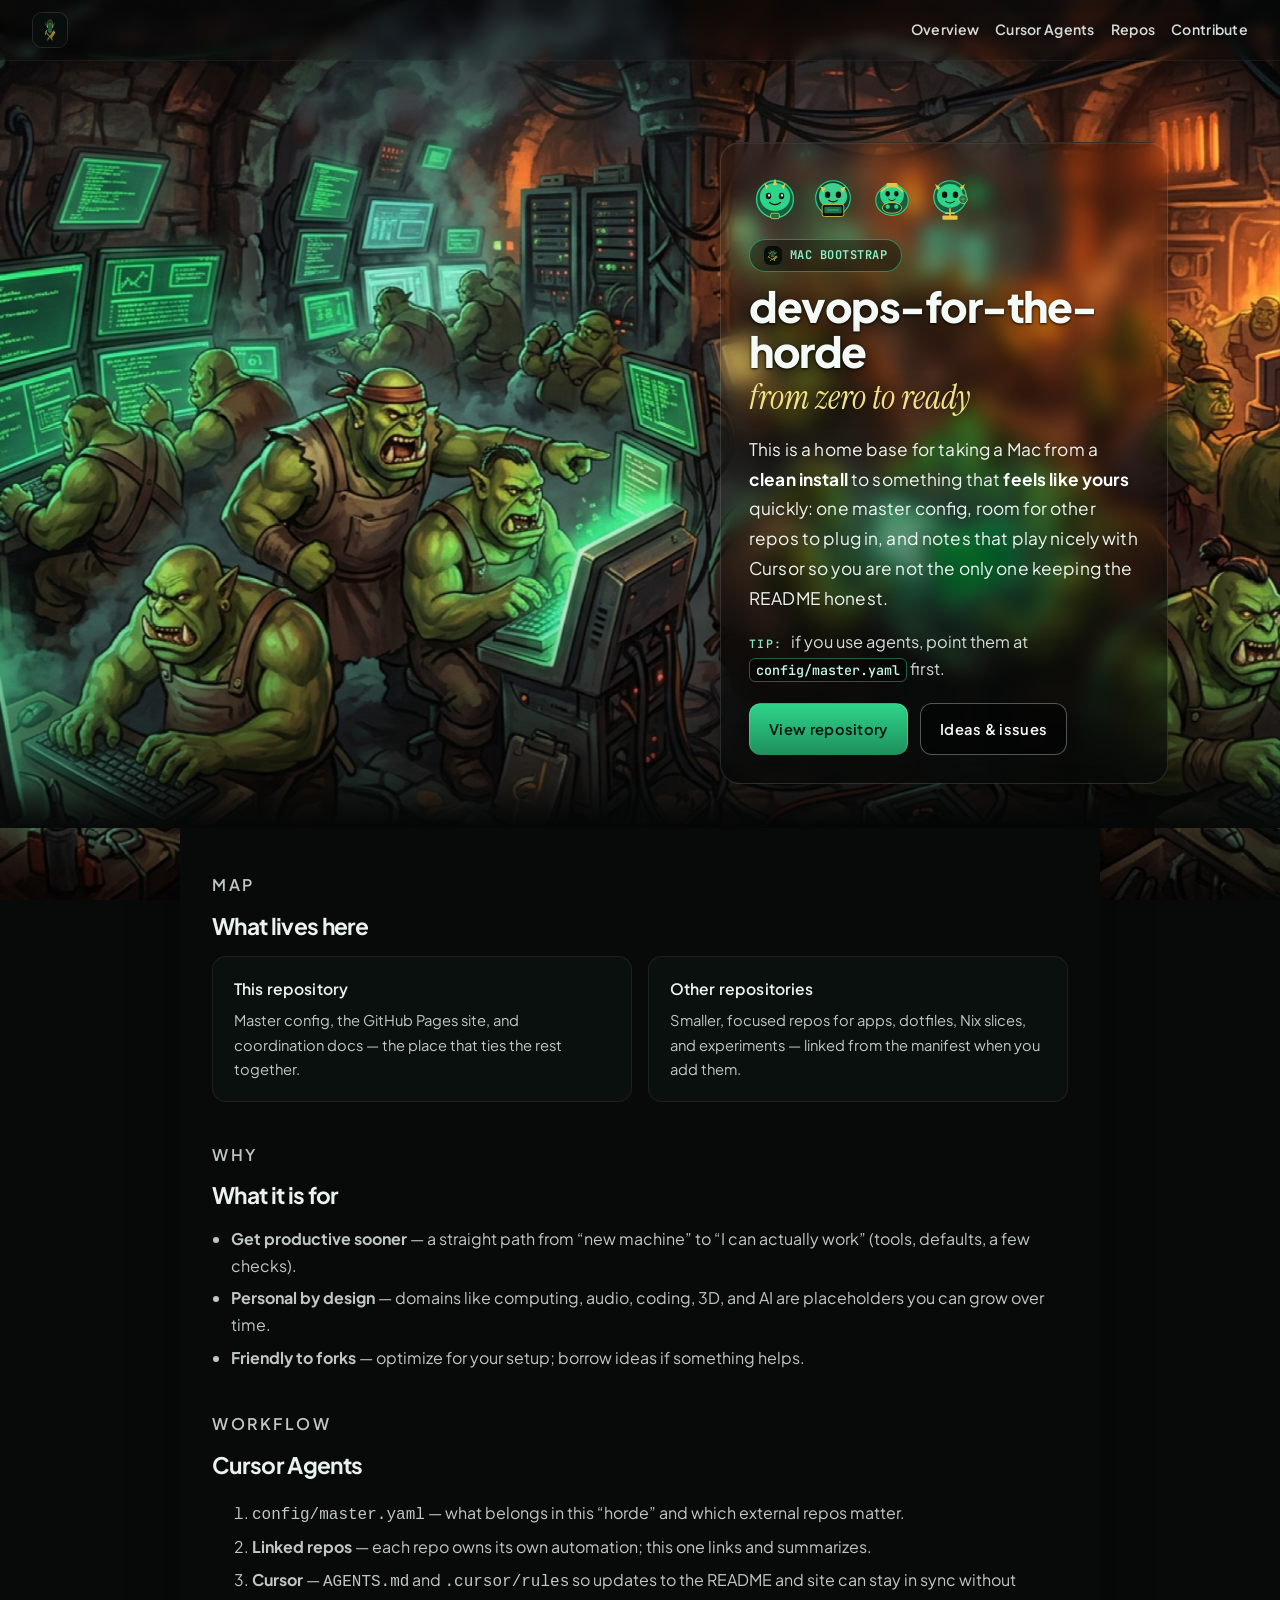
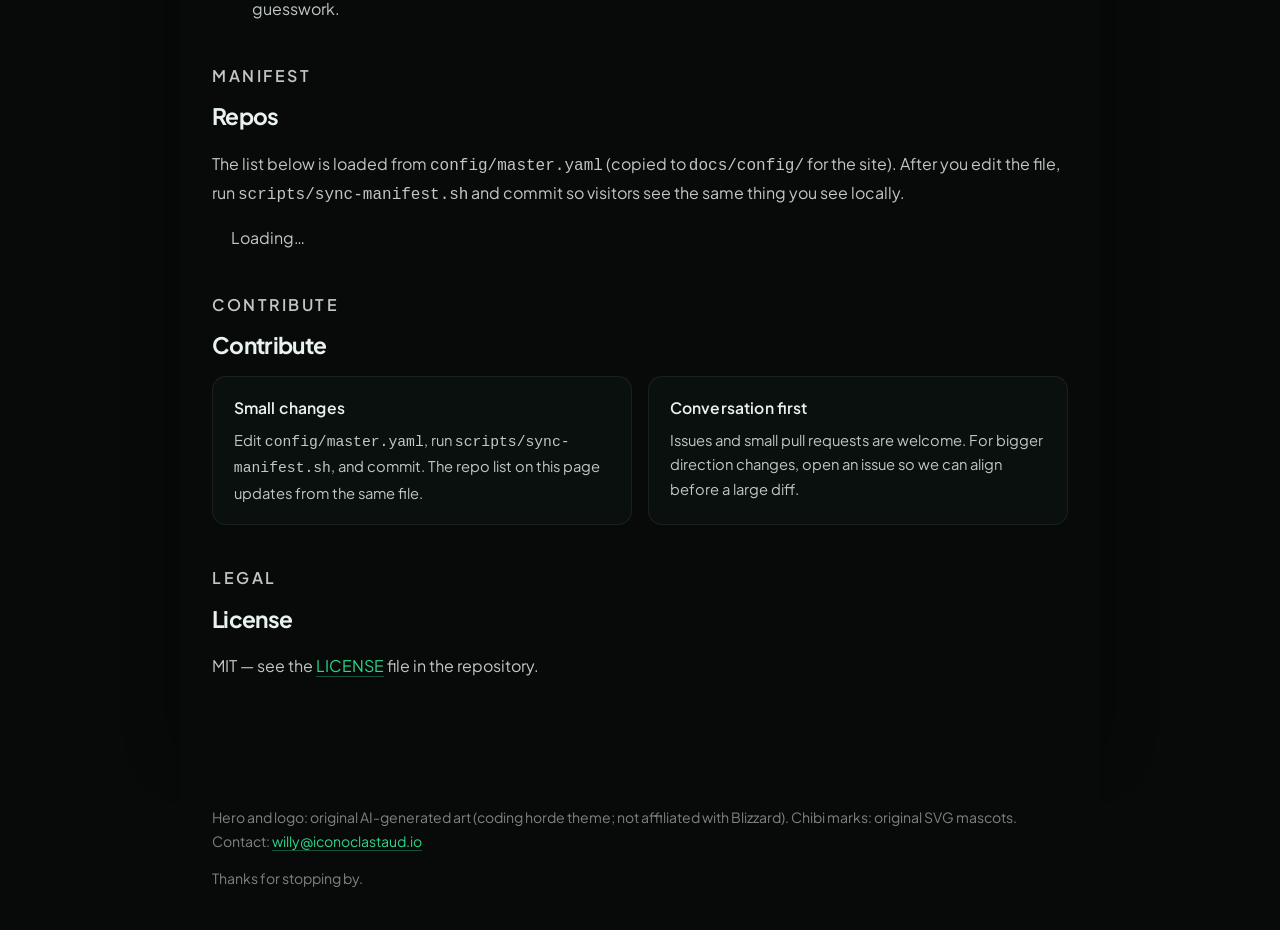
==== commit 3f916f74: "Hero panel bottom scrim; fonts/UX; agent + Nix docs; CI flake check - Layer a bottom-only gradient o" ====
--- a/docs/index.html
+++ b/docs/index.html
@@ -16,7 +16,7 @@
   <link rel="preconnect" href="https://fonts.googleapis.com" />
   <link rel="preconnect" href="https://fonts.gstatic.com" crossorigin />
   <link
-    href="https://fonts.googleapis.com/css2?family=Instrument+Serif:ital@0;1&family=JetBrains+Mono:wght@500;600&family=Outfit:wght@400;500;600;700;800&display=swap"
+    href="https://fonts.googleapis.com/css2?family=Instrument+Serif:ital@0;1&family=JetBrains+Mono:wght@500;600&family=Plus+Jakarta+Sans:ital,wght@0,400;0,500;0,600;0,700;0,800&display=swap"
     rel="stylesheet"
   />
   <link rel="stylesheet" href="css/horde.css" />
@@ -31,9 +31,8 @@
 
   <div class="showcase">
     <header class="site-header site-header--on-hero">
-      <a class="brand" href="https://sqazi.sh/devops-for-the-horde/">
+      <a class="brand" href="https://sqazi.sh/devops-for-the-horde/" aria-label="devops-for-the-horde">
         <img src="assets/logo-horde.png" width="36" height="36" alt="" />
-        <span class="visually-hidden">Home</span>
       </a>
       <nav class="nav-links" aria-label="Page">
         <a href="#overview">Overview</a>
--- a/docs/css/horde.css
+++ b/docs/css/horde.css
@@ -15,6 +15,7 @@
   color: var(--text);
   background: var(--bg);
   line-height: 1.65;
+  font-feature-settings: "kern" 1, "liga" 1;
 }
 
 /* Full-viewport art layer: stays fixed while page scrolls (main/footer paint over it) */
@@ -22,7 +23,7 @@
   position: fixed;
   inset: 0;
   z-index: 0;
-  background: url("../assets/hero-horde-peons.jpg") center 28% / cover no-repeat;
+  background: url("../assets/hero-horde-peons.jpg") center 36% / cover no-repeat;
   pointer-events: none;
   transform: translateZ(0);
 }
@@ -57,18 +58,6 @@
   left: 0.5rem;
 }
 
-.visually-hidden {
-  position: absolute;
-  width: 1px;
-  height: 1px;
-  padding: 0;
-  margin: -1px;
-  overflow: hidden;
-  clip: rect(0, 0, 0, 0);
-  white-space: nowrap;
-  border: 0;
-}
-
 /* Top bar (default: below hero) */
 .site-header {
   position: sticky;
@@ -84,7 +73,7 @@
   border-bottom: 1px solid rgba(255, 255, 255, 0.06);
 }
 
-/* Light bar over hero art — keep the illustration visible */
+/* Light bar over hero — minimal tint so art stays visible */
 .site-header--on-hero {
   position: absolute;
   left: 0;
@@ -92,13 +81,13 @@
   top: 0;
   background: linear-gradient(
     to bottom,
-    rgba(7, 10, 9, 0.42) 0%,
-    rgba(7, 10, 9, 0.12) 65%,
+    rgba(7, 10, 9, 0.22) 0%,
+    rgba(7, 10, 9, 0.06) 55%,
     transparent 100%
   );
-  backdrop-filter: blur(10px);
-  -webkit-backdrop-filter: blur(10px);
-  border-bottom: 1px solid rgba(255, 255, 255, 0.06);
+  backdrop-filter: blur(6px) saturate(120%);
+  -webkit-backdrop-filter: blur(6px) saturate(120%);
+  border-bottom: 1px solid rgba(255, 255, 255, 0.05);
 }
 
 .brand {
@@ -174,7 +163,7 @@
   background: transparent;
 }
 
-/* Light vertical wash only — do not cover the whole illustration */
+/* Light wash: keep upper/mid hero clear; darken only near the fold */
 .hero-showcase__veil {
   position: absolute;
   inset: 0;
@@ -182,26 +171,26 @@
   pointer-events: none;
   background: linear-gradient(
     180deg,
-    rgba(7, 10, 9, 0.03) 0%,
-    transparent 45%,
-    rgba(7, 10, 9, 0.18) 78%,
-    rgba(7, 10, 9, 0.45) 100%
+    transparent 0%,
+    transparent 42%,
+    rgba(7, 10, 9, 0.08) 72%,
+    rgba(7, 10, 9, 0.28) 100%
   );
 }
 
-/* Gradient bridge: hero art → page background (main sits on solid --bg) */
+/* Short bridge into main — transition only at the bottom edge */
 .hero-showcase__bridge {
   position: absolute;
   left: 0;
   right: 0;
   bottom: 0;
-  height: min(32vh, 220px);
+  height: min(22vh, 160px);
   z-index: 2;
   pointer-events: none;
   background: linear-gradient(
     180deg,
     transparent 0%,
-    rgba(7, 10, 9, 0.55) 55%,
+    rgba(7, 10, 9, 0.35) 70%,
     var(--bg) 100%
   );
 }
@@ -210,13 +199,31 @@
   position: relative;
   z-index: 3;
   width: 100%;
-  max-width: 960px;
+  max-width: min(1120px, 100%);
   margin: 0 auto;
-  padding: 5.5rem clamp(1.25rem, 4vw, 2rem) clamp(2.5rem, 5vw, 3.25rem);
+  padding: 5rem clamp(1.25rem, 4vw, 2rem) clamp(2rem, 4vw, 2.75rem);
+  display: flex;
+  flex-direction: column;
+  align-items: stretch;
+}
+
+/* Wide screens: park copy on the right so the illustration reads on the left */
+@media (min-width: 900px) {
+  .hero-showcase__content {
+    align-items: flex-end;
+  }
 }
 
 .hero-showcase__panel {
+  width: 100%;
   max-width: 38rem;
+}
+
+@media (min-width: 900px) {
+  .hero-showcase__panel {
+    margin-inline-start: auto;
+    max-width: min(28rem, 42vw);
+  }
 }
 
 @media (max-width: 720px) {
@@ -225,28 +232,33 @@
   }
 
   .page-bg {
-    background-position: center 20%;
+    background-position: center 28%;
   }
 
   .hero-showcase__veil {
     background: linear-gradient(
       180deg,
-      rgba(7, 10, 9, 0.06) 0%,
-      transparent 35%,
-      rgba(7, 10, 9, 0.35) 100%
+      transparent 0%,
+      transparent 28%,
+      rgba(7, 10, 9, 0.12) 100%
     );
   }
 
   .hero-showcase__bridge {
-    height: min(38vh, 200px);
+    height: min(28vh, 180px);
+  }
+
+  .hero-showcase__content {
+    align-items: stretch;
   }
 
   .hero-showcase__panel {
     max-width: none;
-  }
-}
-
-/* Hero: Outfit for copy; Instrument Serif only on accent + whisper em; mono for tech */
+    margin-inline-start: 0;
+  }
+}
+
+/* Hero: Plus Jakarta Sans for copy; Instrument Serif on accent; mono for labels/code */
 .hero-showcase {
   color: #f4fbf7;
   font-family: var(--font-sans);
@@ -254,14 +266,26 @@
   -moz-osx-font-smoothing: grayscale;
 }
 
+/*
+ * Card stays light overall; a bottom-heavy scrim (this panel only) boosts contrast
+ * for lede + CTAs on bright areas of the artwork without fogging the full hero.
+ */
 .hero-showcase .hero-showcase__panel.glass {
-  background: rgba(7, 10, 9, 0.38);
-  border-color: rgba(255, 255, 255, 0.16);
+  background:
+    linear-gradient(
+      to top,
+      rgba(7, 10, 9, 0.78) 0%,
+      rgba(7, 10, 9, 0.38) 32%,
+      rgba(7, 10, 9, 0.1) 58%,
+      transparent 78%
+    ),
+    rgba(7, 10, 9, 0.14);
+  border-color: rgba(255, 255, 255, 0.12);
   box-shadow:
-    0 20px 60px rgba(0, 0, 0, 0.35),
-    inset 0 1px 0 rgba(255, 255, 255, 0.06);
-  backdrop-filter: blur(18px) saturate(140%);
-  -webkit-backdrop-filter: blur(18px) saturate(140%);
+    0 16px 48px rgba(0, 0, 0, 0.28),
+    inset 0 1px 0 rgba(255, 255, 255, 0.05);
+  backdrop-filter: blur(10px) saturate(125%);
+  -webkit-backdrop-filter: blur(10px) saturate(125%);
 }
 
 .hero-showcase__intro {
@@ -319,8 +343,8 @@
 .hero-showcase .hero-title__wordmark {
   font-family: var(--font-sans);
   font-weight: 800;
-  font-size: clamp(1.65rem, 4.2vw, 2.85rem);
-  letter-spacing: -0.04em;
+  font-size: clamp(1.6rem, 4vw, 2.65rem);
+  letter-spacing: -0.035em;
   line-height: 1.05;
 }
 
@@ -335,13 +359,13 @@
 
 .hero-showcase .lede {
   font-family: var(--font-sans);
-  font-size: 1.07rem;
+  font-size: clamp(1rem, 1.05rem + 0.2vw, 1.08rem);
   font-weight: 400;
   margin-top: 1.1rem;
   color: rgba(248, 252, 250, 0.96);
-  line-height: 1.75;
+  line-height: 1.72;
   max-width: 46rem;
-  letter-spacing: 0.01em;
+  letter-spacing: 0.008em;
 }
 
 .hero-showcase .lede strong {
@@ -429,7 +453,11 @@
 }
 
 .panel {
-  padding: clamp(1.5rem, 4vw, 2.25rem);
+  padding: clamp(1.35rem, 3.5vw, 2rem);
+}
+
+.hero-showcase .panel {
+  padding: clamp(1.25rem, 3vw, 1.75rem);
 }
 
 .badge {
